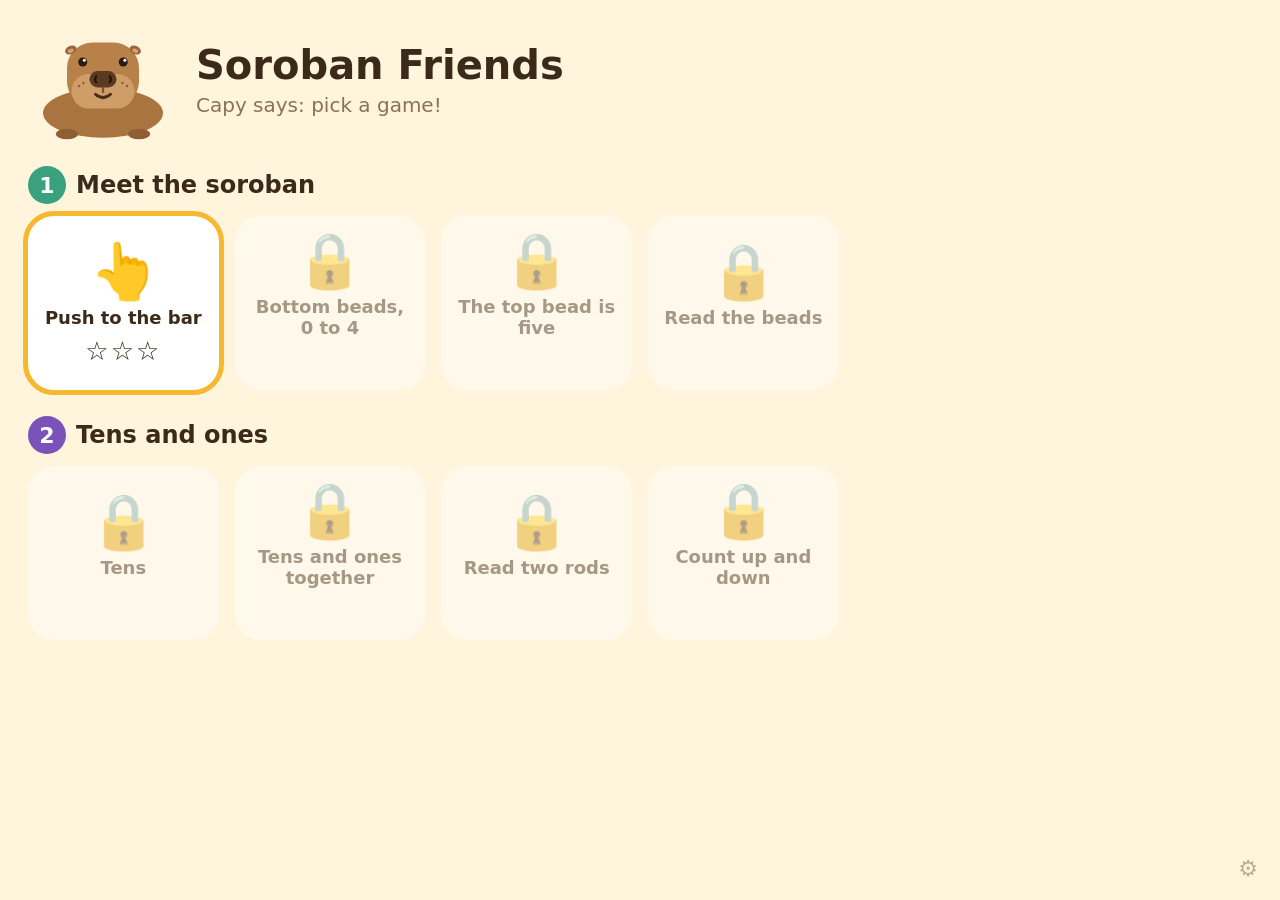
==== kids/capy-soroban.html @ 0bf3ef28 "Add themes: a different animal friend and palette per module Capybara, hedgehog, axolotl, fennec fox" ====
<!DOCTYPE html>
<html lang="en">
<head>
<meta charset="UTF-8">
<meta name="viewport" content="width=device-width, initial-scale=1, maximum-scale=1, user-scalable=no, viewport-fit=cover">
<meta name="apple-mobile-web-app-capable" content="yes">
<meta name="apple-mobile-web-app-title" content="Soroban Friends">
<meta name="theme-color" content="#fff4dc">
<title>Soroban Friends</title>
<style>
:root {
  --bg: #fff4dc; --card: #ffffff; --ink: #3b2a1a; --muted: #8a7258;
  --brand: #3aa17e; --brand-dark: #2b7f61; --edge: #e6d2a8; --dot: #ead9b6; --gold: #f5b82e; --bad: #d9534f;
  --earth: #f08a24; --earth-off: #ecd3b0; --heaven: #e04f5f; --heaven-off: #f1c3c8;
  --frame: #8a5a33; --rod: #5a3a1e;
}
* { box-sizing: border-box; -webkit-tap-highlight-color: transparent; }
html, body { height: 100%; margin: 0; }
body {
  background: var(--bg); transition: background .3s; color: var(--ink); overflow: hidden; overscroll-behavior: none;
  font-family: ui-rounded, "SF Pro Rounded", -apple-system, system-ui, sans-serif;
  -webkit-user-select: none; user-select: none; touch-action: manipulation;
  padding: env(safe-area-inset-top) env(safe-area-inset-right) env(safe-area-inset-bottom) env(safe-area-inset-left);
}
#app { height: 100%; display: flex; flex-direction: column; }
button { font: inherit; color: inherit; border: 0; cursor: pointer; }
button:focus-visible { outline: 4px solid var(--gold); outline-offset: 2px; }

/* ---------- home ---------- */
.home { flex: 1; overflow-y: auto; padding: 20px 28px 40px; }
.hero { display: flex; align-items: center; gap: 18px; margin-bottom: 8px; }
.hero .capy { width: 150px; flex: none; }
.hero h1 { margin: 0; font-size: 40px; line-height: 1.1; }
.hero p { margin: 6px 0 0; color: var(--muted); font-size: 20px; }
.module { margin-top: 26px; }
.module h2 { font-size: 24px; margin: 0 0 12px; display: flex; align-items: center; gap: 10px; }
.module h2 .num { background: var(--brand); color: #fff; border-radius: 50%; width: 38px; height: 38px; display: grid; place-items: center; font-size: 22px; }
.path { display: grid; grid-template-columns: repeat(auto-fill, minmax(190px, 1fr)); gap: 16px; }
.card {
  background: var(--card); border-radius: 26px; padding: 18px 12px 14px; min-height: 170px;
  display: flex; flex-direction: column; align-items: center; justify-content: center; gap: 8px;
  box-shadow: 0 5px 0 var(--edge); transition: transform .1s;
}
.card:active:not(:disabled) { transform: translateY(3px); box-shadow: 0 2px 0 var(--edge); }
.card .icon { font-size: 54px; line-height: 1; }
.card .name { font-size: 18px; font-weight: 700; text-align: center; }
.card .stars { font-size: 26px; letter-spacing: 2px; min-height: 30px; }
.card.next { outline: 5px solid var(--gold); }
.card:disabled { opacity: .45; cursor: default; box-shadow: none; }

/* ---------- lesson ---------- */
.lesson { flex: 1; display: flex; flex-direction: column; padding: 10px 22px 16px; min-height: 0; }
.top { display: flex; align-items: center; gap: 14px; }
.round { width: 64px; height: 64px; border-radius: 50%; background: var(--card); font-size: 30px; box-shadow: 0 4px 0 var(--edge); flex: none; }
.dots { flex: 1; display: flex; gap: 8px; justify-content: center; }
.dots i { width: 16px; height: 16px; border-radius: 50%; background: var(--dot); }
.dots i.done { background: var(--brand); }
.dots i.now { background: var(--gold); transform: scale(1.35); }
.stage { flex: 1; display: grid; grid-template-columns: minmax(150px, 22%) 1fr; gap: 20px; align-items: center; min-height: 0; }
.coach { display: flex; flex-direction: column; align-items: center; gap: 10px; }
.coach .capy { width: 100%; max-width: 210px; }
.bubble { background: var(--card); border-radius: 24px; padding: 12px 22px; font-size: 64px; font-weight: 800; min-width: 110px; text-align: center; box-shadow: 0 4px 0 var(--edge); line-height: 1.1; }
.bubble.sm { font-size: 40px; }
.bubble .delta { display: block; font-size: 22px; color: var(--brand-dark); }
.work { display: flex; flex-direction: column; align-items: center; gap: 14px; height: 100%; min-height: 0; justify-content: center; }
.board { width: 100%; flex: 1; min-height: 0; display: flex; justify-content: center; }
.board svg { height: 100%; max-width: 100%; touch-action: none; }
.actions { display: flex; gap: 16px; justify-content: center; min-height: 84px; width: 100%; }
.big { background: var(--brand); color: #fff; font-size: 34px; font-weight: 800; border-radius: 30px; padding: 12px 56px; min-height: 80px; box-shadow: 0 6px 0 var(--brand-dark); }
.big:active { transform: translateY(4px); box-shadow: 0 2px 0 var(--brand-dark); }
.big.alt { background: var(--card); color: var(--ink); box-shadow: 0 6px 0 var(--edge); }
.choice { background: var(--card); font-size: 52px; font-weight: 800; border-radius: 28px; min-width: 130px; min-height: 90px; box-shadow: 0 6px 0 var(--edge); }
.choice.pulse { animation: glow 1s ease-in-out infinite; }
.choice.gone { opacity: .25; pointer-events: none; }
.choice.right { background: #c9f0d8; }

/* ---------- soroban ---------- */
.soroban .frame { fill: var(--frame); }
.soroban .rod { stroke: var(--rod); stroke-width: 6; stroke-linecap: round; }
.soroban .bar { fill: #5a3a1e; }
.soroban .rod-label { fill: var(--ink); font-size: 30px; font-weight: 800; }
.soroban .bead { cursor: grab; touch-action: none; transition: transform .18s cubic-bezier(.3,.7,.3,1); }
.soroban .bead.drag { cursor: grabbing; transition: none; }
.soroban .bead .shape { stroke: rgba(0,0,0,.25); stroke-width: 3; transition: fill .15s; }
.soroban .bead .shine { fill: rgba(255,255,255,.45); }
.soroban .part-earth .shape { fill: var(--earth-off); }
.soroban .part-earth.on .shape { fill: var(--earth); }
.soroban .part-heaven .shape { fill: var(--heaven-off); }
.soroban .part-heaven.on .shape { fill: var(--heaven); }
.soroban .ghost { fill: rgba(255,255,255,.18); stroke: #fff; stroke-width: 6; stroke-dasharray: 12 9; pointer-events: none; }
@keyframes glow { 50% { filter: drop-shadow(0 0 12px #ffd400) drop-shadow(0 0 6px #ffd400); } }

/* ---------- capybara ---------- */
.capy { display: block; }
.capy .m-happy, .capy .m-oops, .capy .blush { display: none; }
.capy.happy .m-happy, .capy.happy .blush { display: inline; }
.capy.oops .m-oops { display: inline; }
.capy.happy { animation: hop .5s ease 2; }
.capy:not(.happy):not(.oops) .m-happy { display: inline; }
@keyframes hop { 40% { transform: translateY(-16px); } }

/* ---------- result ---------- */
.result { flex: 1; display: flex; flex-direction: column; align-items: center; justify-content: center; gap: 14px; }
.result .capy { width: 240px; }
.result h1 { margin: 0; font-size: 44px; }
.result .stars { font-size: 76px; letter-spacing: 8px; }
.result .row { display: flex; gap: 18px; margin-top: 8px; }

/* ---------- parent ---------- */
.gear { position: fixed; right: 10px; bottom: 10px; width: 44px; height: 44px; border-radius: 50%; background: transparent; opacity: .35; font-size: 22px; }
.overlay { position: fixed; inset: 0; background: rgba(40, 25, 10, .55); display: grid; place-items: center; z-index: 10; }
.overlay[hidden] { display: none; }
.panel { background: var(--card); border-radius: 26px; padding: 24px 28px; width: min(640px, 92vw); max-height: 88vh; overflow-y: auto; }
.panel h2 { margin: 0 0 4px; }
.panel p { color: var(--muted); margin: 0 0 14px; }
.panel table { width: 100%; border-collapse: collapse; margin-bottom: 14px; }
.panel td, .panel th { text-align: left; padding: 7px 6px; border-bottom: 1px solid #eee2c8; font-size: 16px; }
.panel .row { display: flex; flex-wrap: wrap; gap: 10px; margin-top: 10px; }
.pbtn { background: #f3e8cf; border-radius: 14px; padding: 12px 18px; font-size: 16px; font-weight: 700; }
.pbtn.danger { color: var(--bad); }
.pbtn.go { background: var(--brand); color: #fff; }
.voice { display: flex; align-items: center; gap: 10px; margin: 6px 0 4px; }
.voice label { font-weight: 700; }
.voice select { flex: 1; min-width: 0; font: inherit; font-size: 16px; padding: 10px; border-radius: 12px; border: 2px solid #eee2c8; background: #fff; }
.panel .tip { font-size: 14px; margin: 0 0 10px; }

@media (max-width: 700px), (max-height: 520px) {
  .bubble { font-size: 44px; } .big { font-size: 26px; padding: 8px 36px; min-height: 64px; }
  .hero .capy { width: 100px; } .hero h1 { font-size: 28px; }
}
@media (prefers-reduced-motion: reduce) {
  .capy.happy, .choice.pulse { animation: none; }
  .soroban .bead { transition: none; }
}

</style>
</head>
<body>
<main id="app" aria-live="polite"></main>
<div id="parent" class="overlay" hidden></div>
<script>
// Soroban engine: pure bead logic (shared with tests) plus an SVG renderer.
(function (root, factory) {
  const api = factory();
  if (typeof module === 'object' && module.exports) module.exports = api;
  else root.Soroban = api;
})(typeof self !== 'undefined' ? self : this, function () {
  'use strict';

  // ---------- pure logic: one rod holds a digit 0-9 ----------
  const beadsFor = d => ({ heaven: d >= 5, earth: d % 5 });
  const digitFrom = ({ heaven, earth }) => (heaven ? 5 : 0) + earth;
  // Earth bead 0 is the one nearest the bar.
  const isActive = (d, kind, i) => (kind === 'heaven' ? d >= 5 : i < d % 5);
  // Push a bead toward (true) or away from (false) the bar. Earth beads move as a stack.
  function move(d, kind, i, toward) {
    const { heaven, earth } = beadsFor(d);
    if (kind === 'heaven') return digitFrom({ heaven: toward, earth });
    return digitFrom({ heaven, earth: toward ? Math.max(earth, i + 1) : Math.min(earth, i) });
  }
  const tap = (d, kind, i) => move(d, kind, i, !isActive(d, kind, i));
  const toValue = digits => digits.reduce((a, d) => a * 10 + d, 0);
  const toDigits = (n, rods) => String(n).padStart(rods, '0').slice(-rods).split('').map(Number);

  // ---------- geometry (SVG units) ----------
  const G = { rodW: 120, pad: 14, labelH: 34, bar: 140, barH: 12, bw: 88, bh: 54, pitch: 58 };
  G.deckEnd = G.bar + G.barH + 5 * G.pitch;
  G.H = G.deckEnd + 10;
  const heavenY = on => (on ? G.bar - G.bh - 3 : G.bar - G.bh - G.pitch);
  const earthY = (i, on) => (on ? G.bar + G.barH + 3 + i * G.pitch : G.deckEnd - G.bh - (3 - i) * G.pitch);
  // The two resting heights of a bead: against the bar (on) and away from it (off).
  const bounds = (kind, i) => (kind === 'heaven'
    ? { on: heavenY(true), off: heavenY(false) }
    : { on: earthY(i, true), off: earthY(i, false) });

  // A bead dragged to height y (top edge). It cannot leave its track, and it settles
  // on whichever end is nearer. `digit` is the rod's value if it were released there.
  function drag(d0, kind, i, y) {
    const { on, off } = bounds(kind, i);
    const cy = Math.min(Math.max(y, Math.min(on, off)), Math.max(on, off));
    const toward = Math.abs(cy - on) < Math.abs(cy - off);
    return { y: cy, toward, digit: move(d0, kind, i, toward) };
  }

  // ---------- SVG renderer ----------
  const NS = 'http://www.w3.org/2000/svg';
  const TAP_PX = 8; // movement under this many screen pixels counts as a tap

  function el(tag, attrs, parent) {
    const n = document.createElementNS(NS, tag);
    for (const k in attrs) n.setAttribute(k, attrs[k]);
    if (parent) parent.appendChild(n);
    return n;
  }

  // opts: { rods, labels, onChange(digits) }. onChange fires when a finger lifts and the
  // rods hold a different value than before it touched down.
  function create(host, opts = {}) {
    const rods = opts.rods || 1;
    const digits = Array(rods).fill(0);
    let locked = false;
    const W = rods * G.rodW + 2 * G.pad;

    const svg = el('svg', { viewBox: `0 0 ${W} ${G.labelH + G.H + 2 * G.pad}`, class: 'soroban' });
    el('rect', { x: 0, y: G.labelH, width: W, height: G.H + 2 * G.pad, rx: 22, class: 'frame' }, svg);
    const board = el('g', { transform: `translate(${G.pad},${G.labelH + G.pad})` }, svg);

    const centerX = r => r * G.rodW + G.rodW / 2;
    for (let r = 0; r < rods; r++) {
      el('line', { x1: centerX(r), x2: centerX(r), y1: 0, y2: G.H, class: 'rod' }, board);
      if (opts.labels) {
        const t = el('text', { x: G.pad + centerX(r), y: G.labelH - 10, class: 'rod-label', 'text-anchor': 'middle' }, svg);
        t.textContent = opts.labels[r];
      }
    }
    el('rect', { x: 0, y: G.bar, width: rods * G.rodW, height: G.barH, class: 'bar' }, board);

    const bead = kind => {
      const g = el('g', { class: `bead part-${kind}` }, board);
      el('ellipse', { rx: G.bw / 2, ry: G.bh / 2, class: 'shape' }, g);
      el('ellipse', { cx: -14, cy: -11, rx: 18, ry: 7, class: 'shine' }, g);
      return g;
    };
    const refs = [];
    for (let r = 0; r < rods; r++) {
      refs.push({ heaven: bead('heaven'), earth: [0, 1, 2, 3].map(() => bead('earth')) });
    }

    const place = (g, cx, y, on) => {
      g.style.transform = `translate(${cx}px,${y + G.bh / 2}px)`;
      g.classList.toggle('on', on);
    };
    // `skip` is the bead under a finger; it is positioned by the drag, not by its digit.
    const layout = skip => digits.forEach((d, r) => {
      const cx = centerX(r);
      if (refs[r].heaven !== skip) place(refs[r].heaven, cx, heavenY(d >= 5), d >= 5);
      refs[r].earth.forEach((g, i) => { if (g !== skip) place(g, cx, earthY(i, i < d % 5), i < d % 5); });
    });
    const scale = () => {
      const b = svg.getBoundingClientRect(), vb = svg.viewBox.baseVal;
      return Math.min(b.width / vb.width, b.height / vb.height) || 1;
    };

    // The bead follows the finger along its track and pushes the beads it touches, like a
    // real soroban. Lifting settles it at the nearer end. A short touch toggles it.
    function bindBead(g, r, kind, i) {
      let d = null;
      g.addEventListener('pointerdown', e => {
        if (locked || d) return;
        e.preventDefault();
        const d0 = digits[r];
        const b = bounds(kind, i);
        d = { id: e.pointerId, y0: e.clientY, d0, base: isActive(d0, kind, i) ? b.on : b.off, moved: false };
        g.setPointerCapture(e.pointerId);
        g.classList.add('drag');
      });
      g.addEventListener('pointermove', e => {
        if (!d || e.pointerId !== d.id) return;
        const dy = e.clientY - d.y0;
        if (Math.abs(dy) > TAP_PX) d.moved = true;
        if (!d.moved) return;
        const s = drag(d.d0, kind, i, d.base + dy / scale());
        if (s.digit !== digits[r]) { digits[r] = s.digit; layout(g); }
        place(g, centerX(r), s.y, s.toward);
      });
      const end = (e, cancelled) => {
        if (!d || e.pointerId !== d.id) return;
        const { d0, moved } = d;
        d = null;
        g.classList.remove('drag');
        if (cancelled) digits[r] = d0;
        else if (!moved) digits[r] = tap(d0, kind, i);
        layout();
        if (!cancelled && digits[r] !== d0 && opts.onChange) opts.onChange(digits.slice());
      };
      g.addEventListener('pointerup', e => end(e, false));
      g.addEventListener('pointercancel', e => end(e, true));
    }
    refs.forEach((ref, r) => {
      bindBead(ref.heaven, r, 'heaven', 0);
      ref.earth.forEach((g, i) => bindBead(g, r, 'earth', i));
    });

    host.replaceChildren(svg);
    layout();

    return {
      el: svg,
      get digits() { return digits.slice(); },
      get value() { return toValue(digits); },
      // Programmatic changes never fire onChange.
      set(ds) { digits.splice(0, rods, ...ds); layout(); },
      setValue(n) { this.set(toDigits(n, rods)); },
      lock(v) { locked = v; },
      // Outline where the beads should be for `target` digits, or clear with null.
      ghost(target) {
        board.querySelectorAll('.ghost').forEach(n => n.remove());
        if (!target) return;
        target.forEach((d, r) => {
          const spots = [];
          if (d >= 5) spots.push(heavenY(true));
          for (let i = 0; i < d % 5; i++) spots.push(earthY(i, true));
          spots.forEach(y => el('ellipse', { class: 'ghost', cx: centerX(r), cy: y + G.bh / 2, rx: G.bw / 2, ry: G.bh / 2 }, board));
        });
      },
    };
  }

  return { beadsFor, digitFrom, isActive, move, tap, toValue, toDigits, bounds, drag, create };
});

</script>
<script>
// Lesson data for Modules 1 and 2. Each lesson declares how to generate its items.
//
// Item shapes (all spoken via `say`; the child never has to read):
//   set  : { kind, rods, show, badge?, hint?, start[], target[], answer, say }  child moves the beads to `target`
//   read : { kind, rods, target[], answer, choices[3], say }                    child picks the number shown
(function (root, factory) {
  const api = factory();
  if (typeof module === 'object' && module.exports) module.exports = api;
  else root.Lessons = api;
})(typeof self !== 'undefined' ? self : this, function () {
  'use strict';

  // ---------- small helpers ----------
  function mulberry32(seed) {
    return function () {
      seed = (seed + 0x6d2b79f5) | 0;
      let t = Math.imul(seed ^ (seed >>> 15), 1 | seed);
      t = (t + Math.imul(t ^ (t >>> 7), 61 | t)) ^ t;
      return ((t ^ (t >>> 14)) >>> 0) / 4294967296;
    };
  }
  const int = (rng, lo, hi) => lo + Math.floor(rng() * (hi - lo + 1));
  function shuffle(rng, a) {
    a = a.slice();
    for (let i = a.length - 1; i > 0; i--) {
      const j = int(rng, 0, i);
      [a[i], a[j]] = [a[j], a[i]];
    }
    return a;
  }
  const range = (lo, hi, step = 1) => { const r = []; for (let v = lo; v <= hi; v += step) r.push(v); return r; };
  // n values drawn evenly from a pool of unique values, never the same twice in a row.
  function balanced(rng, pool, n) {
    const out = [];
    while (out.length < n) {
      const round = shuffle(rng, pool);
      if (out.length && pool.length > 1 && round[0] === out[out.length - 1]) round.push(round.shift());
      out.push(...round);
    }
    return out.slice(0, n);
  }
  const digitsOf = (n, rods) => String(n).padStart(rods, '0').split('').map(Number);

  // ---------- item builders ----------
  const setItem = (v, rods, extra = {}) => ({
    kind: 'set', rods, show: v, start: Array(rods).fill(0), target: digitsOf(v, rods), answer: v,
    say: `Show ${v} on your abacus. Then show it here.`,
    ...extra,
  });
  const readItem = (v, rods, choices) => ({
    kind: 'read', rods, target: digitsOf(v, rods), answer: v, choices, say: 'What number do you see?',
  });

  // Wrong answers a child is likely to pick.
  function digitChoices(rng, d) {
    const near = [d + 1, d - 1, d < 5 ? d + 5 : d - 5].filter(x => x >= 0 && x <= 9);
    return shuffle(rng, [d, ...shuffle(rng, near).slice(0, 2)]);
  }
  function numberChoices(rng, v) {
    const swap = (v % 10) * 10 + Math.floor(v / 10); // digits reversed: the classic place-value mix-up
    const near = [v + 1, v - 1, v + 10, v - 10].filter(x => x >= 10 && x <= 99);
    const wrong = swap !== v && swap >= 10 ? [swap] : [];
    for (const x of shuffle(rng, near)) if (wrong.length < 2 && !wrong.includes(x)) wrong.push(x);
    return shuffle(rng, [v, ...wrong]);
  }

  // ---------- curriculum ----------
  const MODULES = [
    { id: 1, title: 'Meet the soroban' },
    { id: 2, title: 'Tens and ones' },
  ];

  const LESSONS = [
    {
      id: '1.1', module: 1, icon: '👆', title: 'Push to the bar', rods: 1, count: 10, mastery: 9,
      intro: 'Hi! I am Capy. This is a soroban. Beads count when they touch the bar in the middle.',
      gen: rng => balanced(rng, [1, 5], 10).map((v, i) => setItem(v, 1, {
        hint: i < 3,
        say: v === 1 ? 'Push one bottom bead up to the bar.' : 'Push the top bead down to the bar.',
      })),
    },
    {
      id: '1.2', module: 1, icon: '🌱', title: 'Bottom beads, 0 to 4', rods: 1, count: 10, mastery: 9,
      intro: 'Push beads up to the bar to count them. Let us try the bottom beads.',
      // Zero means clearing: start with beads at the bar and push them all away.
      gen: rng => balanced(rng, range(0, 4), 10).map(v => setItem(v, 1, v === 0
        ? { start: [int(rng, 1, 4)], say: 'Clear the beads. Push every bead away from the bar.' }
        : {})),
    },
    {
      id: '1.3', module: 1, icon: '🍊', title: 'The top bead is five', rods: 1, count: 10, mastery: 9,
      intro: 'The top bead is worth five! Push it down to the bar.',
      gen: rng => balanced(rng, range(5, 9), 10).map(v => setItem(v, 1)),
    },
    {
      id: '1.4', module: 1, icon: '👀', title: 'Read the beads', rods: 1, count: 10, mastery: 9,
      intro: 'Now you read the beads. Which number is it?',
      gen: rng => balanced(rng, range(0, 9), 10).map(v => readItem(v, 1, digitChoices(rng, v))),
    },
    {
      id: '2.1', module: 2, icon: '🔟', title: 'Tens', rods: 2, count: 10, mastery: 8,
      intro: 'Two rods! The left rod is tens. The right rod is ones.',
      gen: rng => balanced(rng, range(10, 90, 10), 10).map(v =>
        setItem(v, 2, { say: `Show ${v}. Tens go on the left rod.` })),
    },
    {
      id: '2.2', module: 2, icon: '🧩', title: 'Tens and ones together', rods: 2, count: 10, mastery: 8,
      intro: 'Tens and ones together! Set the left rod, then the right rod.',
      gen: rng => {
        // Four numbers that need the top bead on both rods, six others.
        const both = range(5, 9).flatMap(t => range(5, 9).map(o => t * 10 + o));
        const heavy = shuffle(rng, both).slice(0, 4);
        const rest = range(11, 99).filter(v => v % 10 && !heavy.includes(v));
        return shuffle(rng, [...heavy, ...shuffle(rng, rest).slice(0, 6)]).map(v => setItem(v, 2));
      },
    },
    {
      id: '2.3', module: 2, icon: '🔍', title: 'Read two rods', rods: 2, count: 10, mastery: 8,
      intro: 'Which number do the beads show? Look at both rods.',
      gen: rng => shuffle(rng, range(11, 99).filter(v => v % 10))
        .slice(0, 10).map(v => readItem(v, 2, numberChoices(rng, v))),
    },
    {
      id: '2.4', module: 2, icon: '🪜', title: 'Count up and down', rods: 2, count: 10, mastery: 8,
      intro: 'Count with the beads! Move to the next number.',
      gen: rng => {
        const mk = (n, delta) => ({
          kind: 'set', rods: 2, show: n, badge: delta > 0 ? '+1' : '−1',
          start: digitsOf(n, 2), target: digitsOf(n + delta, 2), answer: n + delta,
          say: `The abacus shows ${n}. Show the number that comes right ${delta > 0 ? 'after' : 'before'}.`,
        });
        const pick = (pool, k) => shuffle(rng, pool).slice(0, k);
        const afterPlain = range(11, 88).filter(n => n % 10 >= 1 && n % 10 <= 8);
        const beforePlain = range(11, 99).filter(n => n % 10 >= 1);
        return shuffle(rng, [
          ...pick(range(19, 89, 10), 2).map(n => mk(n, +1)), // crosses a ten: 39 to 40
          ...pick(afterPlain, 3).map(n => mk(n, +1)),
          ...pick(range(20, 90, 10), 2).map(n => mk(n, -1)), // crosses a ten: 40 to 39
          ...pick(beforePlain, 3).map(n => mk(n, -1)),
        ]);
      },
    },
  ];

  const ORDER = LESSONS.map(l => l.id);
  const byId = Object.fromEntries(LESSONS.map(l => [l.id, l]));
  return { MODULES, LESSONS, ORDER, byId, mulberry32, shuffle, balanced };
});

</script>
<script>
// Session runner (one pass through a lesson) and saved progress. No DOM, so it is fully testable.
(function (root, factory) {
  const api = factory();
  if (typeof module === 'object' && module.exports) module.exports = api;
  else root.Runner = api;
})(typeof self !== 'undefined' ? self : this, function () {
  'use strict';

  // ---------- session ----------
  // Score counts first-try answers only. A missed item comes back once at the end as practice.
  function start(lesson, rng) {
    const queue = lesson.gen(rng);
    return { lesson, queue, pos: 0, attempts: 0, firstTry: 0, total: queue.length };
  }
  const current = s => s.queue[s.pos] || null;

  // Returns { outcome: 'correct' | 'retry' | 'hint', done }.
  function submit(s, ok) {
    const item = s.queue[s.pos];
    if (ok) {
      if (s.attempts === 0 && !item.retry) s.firstTry++;
      s.pos++;
      s.attempts = 0;
      return { outcome: 'correct', done: s.pos >= s.queue.length };
    }
    s.attempts++;
    if (!item.retry && !item.requeued) {
      item.requeued = true;
      s.queue.push({ ...item, retry: true });
    }
    return { outcome: s.attempts >= 2 ? 'hint' : 'retry', done: false };
  }

  function result(s) {
    const score = s.firstTry, of = s.total;
    const passed = score >= s.lesson.mastery;
    return { score, of, passed, stars: score === of ? 3 : passed ? 2 : 1 };
  }

  // ---------- progress ----------
  const KEY = 'capy.progress.v1';
  const fresh = () => ({ lessons: {}, unlockAll: false, sound: true, voice: '' });

  function load(storage) {
    try {
      const p = JSON.parse(storage.getItem(KEY));
      return p && typeof p === 'object' ? { ...fresh(), ...p, lessons: { ...(p.lessons || {}) } } : fresh();
    } catch (e) {
      return fresh();
    }
  }
  function save(storage, p) {
    try { storage.setItem(KEY, JSON.stringify(p)); } catch (e) { /* storage unavailable: keep playing */ }
  }
  function record(p, id, res, now) {
    const c = p.lessons[id] || { plays: 0, best: 0, stars: 0, passed: false };
    p.lessons[id] = {
      plays: c.plays + 1,
      best: Math.max(c.best, res.score),
      stars: Math.max(c.stars, res.stars),
      passed: c.passed || res.passed,
      last: now,
    };
    return p;
  }
  // A lesson opens once the one before it is passed.
  function unlocked(p, order, id) {
    const i = order.indexOf(id);
    return p.unlockAll || i <= 0 || Boolean(p.lessons[order[i - 1]] && p.lessons[order[i - 1]].passed);
  }

  return { start, current, submit, result, load, save, record, unlocked, KEY };
});

</script>
<script>
// Voice choice and spoken phrases. No DOM, so it is fully testable.
(function (root, factory) {
  const api = factory();
  if (typeof module === 'object' && module.exports) module.exports = api;
  else root.Talk = api;
})(typeof self !== 'undefined' ? self : this, function () {
  'use strict';

  // ---------- voices ----------
  // Browsers expose whatever voices the device has. Enhanced and Premium downloads sound far
  // more natural than the compact defaults, and some macOS voices are novelty sounds.
  const NOVELTY = /albert|bad news|bahh|bells|boing|bubbles|cellos|deranged|good news|hysterical|jester|junior|kathy|organ|ralph|superstar|trinoids|whisper|zarvox|fred\b/i;
  const FRIENDLY = ['Ava', 'Samantha', 'Allison', 'Serena', 'Nicky', 'Karen', 'Moira', 'Tessa', 'Susan', 'Zoe', 'Daniel', 'Evan'];

  function score(v) {
    if (!/^en([-_]|$)/i.test(v.lang || '')) return -1;
    if (NOVELTY.test(v.name)) return -1;
    let s = 0;
    if (/premium/i.test(v.name)) s += 70;
    else if (/enhanced|neural|natural|siri/i.test(v.name)) s += 50;
    if (/en[-_]US/i.test(v.lang)) s += 10;
    else if (/en[-_](GB|AU|CA|IE|ZA)/i.test(v.lang)) s += 6;
    const i = FRIENDLY.findIndex(n => v.name.startsWith(n));
    if (i >= 0) s += 12 - i;
    if (v.localService) s += 3;
    return s;
  }
  const rank = voices =>
    (voices || []).map(v => ({ v, s: score(v) })).filter(x => x.s >= 0)
      .sort((a, b) => b.s - a.s || a.v.name.localeCompare(b.v.name)).map(x => x.v);
  // A saved choice wins if that voice is still installed; otherwise the best-ranked English voice.
  function pick(voices, savedName) {
    const saved = savedName && (voices || []).find(v => v.name === savedName);
    return saved || rank(voices)[0] || null;
  }

  // ---------- phrases ----------
  const FIRST = [
    'Yes!', 'You did it!', 'Great job!', 'Wonderful!', 'Super!', 'Nice work!', 'Well done!',
    'That is right!', 'Perfect!', 'Awesome!', 'Hooray!', 'Look at you go!', 'Fantastic!',
    'Brilliant!', 'High five!', 'Just right!', 'You are so good at this!', 'Exactly!',
  ];
  const WITH_NUMBER = ['Yes, {n}!', 'That is {n}!', '{n}! You got it!', 'Perfect, {n}!', 'Great job, {n}!'];
  const RETRY = [
    'There it is!', 'You got it!', 'Yes! You kept going.', 'Good thinking!', 'See? You can do it.',
    'That is it! Nice try.', 'You figured it out!',
  ];
  const STREAK = ['You are on a roll!', 'Wow, so many right!', 'You are on fire!', 'Keep it up!'];
  const OOPS = [
    'Almost! Try again.', 'So close! Try once more.', 'Not quite. You can do it.',
    'Give it another go.', 'Nearly there. Try again.', 'Oops! Let us try again.',
  ];
  const HELP = [
    'Let me help. Follow the dotted circles.', 'Here is a little help. Look at the dotted circles.',
    'Try matching the dotted circles.',
  ];
  const DONE_PASS = ['Amazing! You did it!', 'Hooray! What a great job!', 'Wow, you are a soroban star!', 'Fantastic work today!'];
  const DONE_TRY = ['Good practice! Let us try again.', 'Nice try! Practice makes it easier.', 'You worked hard! Let us play again.'];

  // Returns phrases that never repeat any of the last few used from the same pool.
  function createPhrases(rng) {
    const recent = {};
    function draw(name, pool) {
      const seen = recent[name] || (recent[name] = []);
      const keep = Math.min(4, pool.length - 1);
      const fresh = pool.filter(p => !seen.includes(p));
      const out = fresh[Math.floor(rng() * fresh.length)];
      seen.push(out);
      while (seen.length > keep) seen.shift();
      return out;
    }
    return {
      // ctx: { first: answered on the first try, streak: first-try answers in a row, n: the number, if any }
      praise(ctx = {}) {
        if (!ctx.first) return draw('retry', RETRY);
        if (ctx.streak >= 3 && ctx.streak % 3 === 0) return draw('streak', STREAK);
        if (ctx.n !== undefined && ctx.n !== null && rng() < 0.35) return draw('num', WITH_NUMBER).replace('{n}', ctx.n);
        return draw('first', FIRST);
      },
      oops: () => draw('oops', OOPS),
      help: () => draw('help', HELP),
      done: passed => (passed ? draw('pass', DONE_PASS) : draw('try', DONE_TRY)),
    };
  }

  return { rank, pick, createPhrases, pools: { FIRST, WITH_NUMBER, RETRY, STREAK, OOPS, HELP, DONE_PASS, DONE_TRY } };
});

</script>
<script>
// Themes: one animal friend and color palette per module. No DOM, so it is fully testable.
(function (root, factory) {
  const api = factory();
  if (typeof module === 'object' && module.exports) module.exports = api;
  else root.Themes = api;
})(typeof self !== 'undefined' ? self : this, function () {
  'use strict';

  const INK = '#2b1a0e', MOUTH = '#4a2e18';
  const f = n => Math.round(n * 10) / 10;

  // ---------- drawing helpers (the face parts every animal shares) ----------
  const eyes = (ax, ay, bx, by, r) =>
    `<circle cx="${ax}" cy="${ay}" r="${r}" fill="${INK}"/><circle cx="${bx}" cy="${by}" r="${r}" fill="${INK}"/>` +
    `<circle cx="${f(ax + r * 0.35)}" cy="${f(ay - r * 0.4)}" r="${f(r * 0.33)}" fill="#fff"/>` +
    `<circle cx="${f(bx + r * 0.35)}" cy="${f(by - r * 0.4)}" r="${f(r * 0.33)}" fill="#fff"/>`;
  const blush = (ax, ay, bx, by, c = '#f08c7a', rx = 8, ry = 5) =>
    `<ellipse class="blush" cx="${ax}" cy="${ay}" rx="${rx}" ry="${ry}" fill="${c}" opacity=".7"/>` +
    `<ellipse class="blush" cx="${bx}" cy="${by}" rx="${rx}" ry="${ry}" fill="${c}" opacity=".7"/>`;
  const stroke = `stroke="${MOUTH}" stroke-width="4" fill="none" stroke-linecap="round" stroke-linejoin="round"`;
  const mouth = (happy, oops) => `<path class="m-happy" d="${happy}" ${stroke}/><path class="m-oops" d="${oops}" ${stroke}/>`;
  const oval = (cx, cy, rx, ry, fill, extra = '') => `<ellipse cx="${cx}" cy="${cy}" rx="${rx}" ry="${ry}" fill="${fill}" ${extra}/>`;
  // Top half of a zigzag dome (hedgehog spines), closed along a flat base.
  function spikes(cx, cy, rOut, rIn, teeth, base) {
    const n = teeth * 2, pts = [];
    for (let i = 0; i <= n; i++) {
      const a = Math.PI + (Math.PI * i) / n, r = i % 2 ? rIn : rOut;
      pts.push(`${f(cx + r * Math.cos(a))},${f(cy + r * Math.sin(a))}`);
    }
    pts.push(`${f(cx + rOut)},${base}`, `${f(cx - rOut)},${base}`);
    return pts.join(' ');
  }
  const tri = (pts, fill, w = 6) => `<polygon points="${pts}" fill="${fill}" stroke="${fill}" stroke-width="${w}" stroke-linejoin="round"/>`;

  // ---------- the animals ----------
  const capybara = () =>
    oval(100, 124, 80, 33, '#a9743f') + oval(52, 152, 15, 7, '#8f5f33') + oval(148, 152, 15, 7, '#8f5f33') +
    '<rect x="52" y="30" width="96" height="86" rx="34" fill="#b9814a"/>' +
    oval(57, 40, 8, 5.5, '#9a6836', 'transform="rotate(-25 57 40)"') + oval(143, 40, 8, 5.5, '#9a6836', 'transform="rotate(25 143 40)"') +
    oval(57, 41, 4, 2.6, '#d9a07a', 'transform="rotate(-25 57 41)"') + oval(143, 41, 4, 2.6, '#d9a07a', 'transform="rotate(25 143 41)"') +
    '<rect x="58" y="72" width="84" height="46" rx="23" fill="#cf9d68"/>' +
    '<rect x="82" y="68" width="36" height="22" rx="11" fill="#5b3a22"/>' +
    '<path d="M91 75 q-3 5 0 8 M109 75 q3 5 0 8" stroke="#241509" stroke-width="3" fill="none" stroke-linecap="round"/>' +
    '<path d="M100 90 V96" stroke="#7a5233" stroke-width="3" stroke-linecap="round"/>' +
    [[74, 84], [68, 88], [126, 84], [132, 88]].map(([x, y]) => `<circle cx="${x}" cy="${y}" r="1.6" fill="#8a5d36"/>`).join('') +
    eyes(73, 56, 127, 56, 6) + blush(68, 92, 132, 92) +
    mouth('M90 99 Q100 108 110 99', 'M91 105 Q100 99 109 105');

  const hedgehog = () =>
    `<polygon points="${spikes(100, 96, 78, 64, 11, 103)}" fill="#6b4630" stroke="#6b4630" stroke-width="4" stroke-linejoin="round"/>` +
    `<polygon points="${spikes(100, 98, 62, 50, 9, 104)}" fill="#85583c" stroke="#85583c" stroke-width="3" stroke-linejoin="round"/>` +
    oval(72, 140, 17, 9, '#e6bf92') + oval(128, 140, 17, 9, '#e6bf92') + oval(100, 112, 62, 30, '#e9c699') +
    oval(56, 58, 11, 11, '#e9c699') + oval(144, 58, 11, 11, '#e9c699') + oval(56, 59, 6, 6, '#f2a8a0') + oval(144, 59, 6, 6, '#f2a8a0') +
    oval(100, 92, 46, 38, '#f4dcb8') + oval(100, 103, 21, 15, '#fbebd2') + oval(100, 95, 6.5, 5, INK) +
    eyes(78, 82, 122, 82, 6.5) + blush(64, 98, 136, 98) +
    mouth('M92 105 Q100 112 108 105', 'M93 110 Q100 104 107 110');

  const axolotl = () => {
    const gills = [[44, 58, 55], [34, 78, 8], [42, 98, -35]].map(([x, y, r]) =>
      oval(x, y, 20, 6, '#ee6c98', `transform="rotate(${r} ${x} ${y})"`) +
      oval(200 - x, y, 20, 6, '#ee6c98', `transform="rotate(${-r} ${200 - x} ${y})"`)).join('');
    return gills + oval(100, 130, 58, 28, '#ffb3cc') + oval(48, 140, 12, 7, '#ff9fbf') + oval(152, 140, 12, 7, '#ff9fbf') +
      oval(100, 86, 52, 40, '#ffc4d7') + eyes(74, 78, 126, 78, 5.5) +
      '<circle cx="95" cy="92" r="1.6" fill="#c9738f"/><circle cx="105" cy="92" r="1.6" fill="#c9738f"/>' +
      blush(60, 94, 140, 94, '#ff7ea6', 9, 5) +
      mouth('M70 99 Q100 118 130 99', 'M76 108 Q100 96 124 108');
  };

  const fennec = () =>
    tri('56,74 34,10 90,52', '#efc28a', 8) + tri('144,74 166,10 110,52', '#efc28a', 8) +
    tri('58,64 44,26 80,52', '#f3a9a0', 5) + tri('142,64 156,26 120,52', '#f3a9a0', 5) +
    oval(100, 136, 52, 24, '#f0c78f') + oval(74, 150, 14, 7, '#e5b87c') + oval(126, 150, 14, 7, '#e5b87c') +
    oval(100, 90, 50, 40, '#f2cc94') + oval(100, 104, 30, 22, '#fff0dc') + oval(100, 95, 6, 4.5, INK) +
    eyes(74, 82, 126, 82, 7) + blush(62, 100, 138, 100) +
    mouth('M92 106 Q100 113 108 106', 'M93 111 Q100 105 107 111');

  const hamster = () =>
    oval(58, 42, 15, 15, '#e29a4b') + oval(142, 42, 15, 15, '#e29a4b') + oval(58, 43, 8, 8, '#f4b3b0') + oval(142, 43, 8, 8, '#f4b3b0') +
    oval(100, 120, 60, 34, '#f2b36b') + oval(100, 130, 38, 22, '#fff3e0') + oval(74, 150, 15, 7, '#e9a45a') + oval(126, 150, 15, 7, '#e9a45a') +
    oval(100, 86, 64, 50, '#f4b872') + oval(100, 58, 30, 14, '#e59d52') +
    oval(68, 100, 26, 20, '#fff3e0') + oval(132, 100, 26, 20, '#fff3e0') +
    oval(100, 90, 5, 3.6, '#e98aa0') + '<path d="M100 93 V98" stroke="#b9704d" stroke-width="3" stroke-linecap="round"/>' +
    eyes(80, 78, 120, 78, 6.5) + blush(62, 96, 138, 96) +
    mouth('M92 99 Q100 107 108 99', 'M93 105 Q100 99 107 105');

  const rabbit = () =>
    oval(74, 40, 14, 34, '#e9d3b4', 'transform="rotate(-8 74 40)"') + oval(126, 40, 14, 34, '#e9d3b4', 'transform="rotate(8 126 40)"') +
    oval(74, 42, 7, 25, '#f4a9b8', 'transform="rotate(-8 74 42)"') + oval(126, 42, 7, 25, '#f4a9b8', 'transform="rotate(8 126 42)"') +
    oval(100, 138, 46, 24, '#e9d3b4') + oval(76, 152, 14, 7, '#dcc4a2') + oval(124, 152, 14, 7, '#dcc4a2') +
    oval(100, 94, 50, 42, '#ecd8ba') + oval(100, 106, 26, 19, '#fff8ee') + oval(100, 97, 6, 4.5, '#f08aa5') +
    eyes(77, 88, 123, 88, 6) + blush(64, 104, 136, 104) +
    mouth('M100 101 V106 Q94 112 89 107 M100 106 Q106 112 111 107', 'M93 111 Q100 105 107 111');

  // A friendly green dragon: horns, little wings, round snout.
  const dragon = () =>
    oval(36, 92, 24, 13, '#48b356', 'transform="rotate(35 36 92)"') + oval(164, 92, 24, 13, '#48b356', 'transform="rotate(-35 164 92)"') +
    tri('72,46 62,16 90,38', '#ffe08a', 5) + tri('128,46 138,16 110,38', '#ffe08a', 5) +
    oval(100, 132, 56, 28, '#62d26b') + oval(100, 138, 32, 18, '#fff0b8') + oval(72, 152, 15, 7, '#4fb85a') + oval(128, 152, 15, 7, '#4fb85a') +
    oval(100, 78, 50, 42, '#62d26b') + oval(100, 98, 34, 24, '#86e48a') +
    '<circle cx="90" cy="92" r="2.6" fill="#1f5a2c"/><circle cx="110" cy="92" r="2.6" fill="#1f5a2c"/>' +
    eyes(78, 66, 122, 66, 6.5) + blush(62, 92, 138, 92, '#ff8f8f') +
    mouth('M82 104 Q100 118 118 104', 'M86 112 Q100 102 114 112');

  // ---------- registry ----------
  const THEMES = {
    capybara: { name: 'Capy', animal: 'capybara', art: capybara,
      palette: { bg: '#fff4dc', brand: '#3aa17e', brandDark: '#2b7f61', edge: '#e6d2a8', dot: '#ead9b6' } },
    hedgehog: { name: 'Hedgie', animal: 'hedgehog', art: hedgehog,
      palette: { bg: '#efe6f7', brand: '#7b52b8', brandDark: '#5a3a92', edge: '#d5c6e8', dot: '#e0d3ef' } },
    axolotl: { name: 'Axo', animal: 'axolotl', art: axolotl,
      palette: { bg: '#dff4f7', brand: '#1b93a3', brandDark: '#136e7a', edge: '#b5dde2', dot: '#cdeaee' } },
    fennec: { name: 'Fenny', animal: 'fennec fox', art: fennec,
      palette: { bg: '#e1eefc', brand: '#3b7fc8', brandDark: '#285f9f', edge: '#bdd3ee', dot: '#d3e2f4' } },
    hamster: { name: 'Hammy', animal: 'hamster', art: hamster,
      palette: { bg: '#fff9d6', brand: '#b88200', brandDark: '#8f6700', edge: '#eadf9c', dot: '#f2e9b8' } },
    rabbit: { name: 'Bun', animal: 'rabbit', art: rabbit,
      palette: { bg: '#ffe7ef', brand: '#d9558b', brandDark: '#ad3d6c', edge: '#f0c3d3', dot: '#f5d6e1' } },
    dragon: { name: 'Draco', animal: 'green dragon', art: dragon,
      palette: { bg: '#e2f6df', brand: '#2e9e4f', brandDark: '#217a3b', edge: '#bfe0b9', dot: '#d2ebcd' } },
  };
  for (const id in THEMES) THEMES[id].id = id;
  // Module 1 gets the first friend, module 2 the next, and so on; it wraps after the last.
  const ORDER = ['capybara', 'hedgehog', 'axolotl', 'fennec', 'hamster', 'rabbit', 'dragon'];

  const get = id => THEMES[id] || THEMES.capybara;
  const forModule = n => ORDER[(((n | 0) - 1) % ORDER.length + ORDER.length) % ORDER.length];
  const vars = t => ({
    '--bg': t.palette.bg, '--brand': t.palette.brand, '--brand-dark': t.palette.brandDark,
    '--edge': t.palette.edge, '--dot': t.palette.dot,
  });
  const css = t => Object.entries(vars(t)).map(([k, v]) => `${k}:${v}`).join(';');
  const svg = (id, mood = '') => {
    const t = get(id);
    return `<svg class="capy ${mood}" viewBox="0 0 200 160" role="img" aria-label="${t.name} the ${t.animal}">${t.art()}</svg>`;
  };

  return { THEMES, ORDER, get, forModule, vars, css, svg };
});

</script>
<script>
// Soroban Friends: screens, speech, and the parent panel. Logic lives in soroban.js, lessons.js, runner.js, speech.js, themes.js.
(function () {
  'use strict';
  const { LESSONS, MODULES, ORDER, byId, mulberry32 } = Lessons;
  const app = document.getElementById('app');
  const parentEl = document.getElementById('parent');

  let store;
  try { store = window.localStorage; store.getItem('x'); } catch (e) { store = { getItem: () => null, setItem() {} }; }
  const progress = Runner.load(store);
  const persist = () => Runner.save(store, progress);

  // ---------- speech and sound ----------
  const phrases = Talk.createPhrases(Math.random);
  const synth = 'speechSynthesis' in window ? window.speechSynthesis : null;
  const allVoices = () => (synth && synth.getVoices ? synth.getVoices() : []);
  const voice = () => Talk.pick(allVoices(), progress.voice);
  function say(text) {
    if (!progress.sound || !synth) return;
    synth.cancel();
    const u = new SpeechSynthesisUtterance(text);
    const v = voice();
    if (v) { u.voice = v; u.lang = v.lang; }
    u.rate = 0.9; u.pitch = 1;   // natural pitch: raising it is what makes voices sound synthetic
    synth.speak(u);
  }
  let ac;
  function chime(good) {
    if (!progress.sound) return;
    try {
      ac = ac || new (window.AudioContext || window.webkitAudioContext)();
      (good ? [523, 659, 784] : [330]).forEach((f, i) => {
        const o = ac.createOscillator(), g = ac.createGain(), t = ac.currentTime + i * 0.11;
        o.frequency.value = f; o.type = 'sine';
        g.gain.setValueAtTime(0.0001, t); g.gain.exponentialRampToValueAtTime(0.18, t + 0.02);
        g.gain.exponentialRampToValueAtTime(0.0001, t + 0.3);
        o.connect(g); g.connect(ac.destination); o.start(t); o.stop(t + 0.32);
      });
    } catch (e) { /* audio is optional */ }
  }
  let streak = 0;

  // ---------- friends and themes ----------
  const themeFor = moduleId => Themes.get(Themes.forModule(moduleId));
  function applyTheme(t) {
    const st = document.documentElement.style;
    Object.entries(Themes.vars(t)).forEach(([k, v]) => st.setProperty(k, v));
  }
  let theme = themeFor(1);
  const capy = (mood = '') => Themes.svg(theme.id, mood);
  const setMood = (mood) => { const c = app.querySelector('.coach .capy'); if (c) c.setAttribute('class', `capy ${mood}`); };

  // ---------- home ----------
  const stars = n => '⭐'.repeat(n) + '☆'.repeat(3 - n);
  function home() {
    if ('speechSynthesis' in window) speechSynthesis.cancel();
    const nextId = ORDER.find(id => !(progress.lessons[id] && progress.lessons[id].passed));
    theme = themeFor(nextId ? byId[nextId].module : MODULES[MODULES.length - 1].id);
    applyTheme(theme);
    app.innerHTML = `
      <section class="home">
        <div class="hero">${capy('')}<div><h1>Soroban Friends</h1><p>${theme.name} says: pick a game!</p></div></div>
        ${MODULES.map(m => `
          <div class="module" style="${Themes.css(themeFor(m.id))}"><h2><span class="num">${m.id}</span>${m.title}</h2>
          <div class="path">${LESSONS.filter(l => l.module === m.id).map(l => {
            const ok = Runner.unlocked(progress, ORDER, l.id);
            const st = (progress.lessons[l.id] || {}).stars || 0;
            return `<button class="card ${l.id === nextId ? 'next' : ''}" data-id="${l.id}" ${ok ? '' : 'disabled'} aria-label="${l.title}${ok ? '' : ', locked'}">
              <span class="icon">${ok ? l.icon : '🔒'}</span><span class="name">${l.title}</span><span class="stars">${ok ? stars(st) : ''}</span></button>`;
          }).join('')}</div></div>`).join('')}
      </section>
      <button class="gear" id="gear" aria-label="Parent area. Press and hold.">⚙️</button>`;
    app.querySelectorAll('.card').forEach(b => b.addEventListener('click', () => play(b.dataset.id)));
    holdToOpen(document.getElementById('gear'), () => openParent());
  }

  // ---------- lesson ----------
  let session = null, sb = null, locked = false, current = null;

  function play(id) {
    const lesson = byId[id];
    theme = themeFor(lesson.module);
    applyTheme(theme);
    session = Runner.start(lesson, mulberry32((Date.now() ^ (Math.random() * 1e9)) >>> 0));
    streak = 0;
    app.innerHTML = `
      <section class="lesson">
        <div class="top">
          <button class="round" id="back" aria-label="Back">‹</button>
          <div class="dots" id="dots"></div>
          <button class="round" id="again" aria-label="Say it again">🔊</button>
        </div>
        <div class="stage">
          <div class="coach">${capy('')}<div class="bubble" id="bubble"></div></div>
          <div class="work"><div class="board" id="board"></div><div class="actions" id="actions"></div></div>
        </div>
      </section>
      <button class="gear" id="gear" aria-label="Parent area. Press and hold.">⚙️</button>`;
    document.getElementById('back').addEventListener('click', home);
    document.getElementById('again').addEventListener('click', () => current && say(current.say));
    holdToOpen(document.getElementById('gear'), () => openParent());
    introPending = lesson.intro;
    item();
  }

  let itemTimer = null, idleTimer = null, introPending = '';
  function item() {
    clearTimeout(itemTimer);
    clearTimeout(idleTimer);
    const it = Runner.current(session);
    if (!it) return finish();
    current = it; locked = false;
    renderDots();
    setMood('');
    const lesson = session.lesson;
    const board = document.getElementById('board'), actions = document.getElementById('actions'), bubble = document.getElementById('bubble');
    if (!board) return;
    const labels = it.rods === 2 ? ['10', '1'] : null;
    bubble.className = 'bubble';
    bubble.innerHTML = '';
    actions.innerHTML = '';

    if (it.kind === 'set') {
      bubble.innerHTML = `${it.show}${it.badge ? `<span class="delta">${it.badge}</span>` : ''}`;
      // The board starts fresh for every problem, so nothing carries over from the last one.
      sb = Soroban.create(board, { rods: it.rods, labels, onChange: ds => onBeads(it, ds) });
      sb.set(it.start);
      if (it.hint) sb.ghost(it.target);
    } else {
      bubble.className = 'bubble sm'; bubble.textContent = '?';
      sb = Soroban.create(board, { rods: it.rods, labels });
      sb.set(it.target); sb.lock(true);
      actions.innerHTML = it.choices.map(c => `<button class="choice" data-v="${c}">${c}</button>`).join('');
      actions.querySelectorAll('.choice').forEach(b => b.addEventListener('click', () => {
        if (locked) return;
        const ok = Number(b.dataset.v) === it.answer;
        if (ok) b.classList.add('right'); else b.classList.add('gone');
        answer(ok);
      }));
    }
    say(introPending ? `${introPending} ${it.say}` : it.say);
    introPending = '';
  }

  function renderDots() {
    const d = document.getElementById('dots');
    if (!d) return;
    d.innerHTML = session.queue.map((_, i) => `<i class="${i < session.pos ? 'done' : i === session.pos ? 'now' : ''}"></i>`).join('');
  }

  function hint(it) {
    if (it.kind === 'set') sb.ghost(it.target);
    else app.querySelectorAll('.choice').forEach(b => { if (Number(b.dataset.v) === it.answer) b.classList.add('pulse'); });
  }

  // Beads settle when a finger lifts. A match is right straight away. Anything else is
  // given a moment, so a move that is still in progress is never counted as a mistake.
  const SETTLE_MS = 2200;
  function onBeads(it, digits) {
    if (locked || it !== current) return;
    clearTimeout(idleTimer);
    if (digits.join('') === it.target.join('')) return answer(true);
    idleTimer = setTimeout(() => { if (!locked && it === current) answer(false); }, SETTLE_MS);
  }

  function answer(ok) {
    if (locked) return;
    clearTimeout(idleTimer);
    const it = current;
    const first = session.attempts === 0 && !it.retry;   // read before submit() resets it
    const r = Runner.submit(session, ok);
    if (r.outcome === 'correct') {
      locked = true; sb.lock(true);
      streak = first ? streak + 1 : 0;
      setMood('happy'); chime(true);
      say(phrases.praise({ first, streak, n: typeof it.answer === 'number' ? it.answer : undefined }));
      itemTimer = setTimeout(() => (r.done ? finish() : item()), 1500);
    } else {
      streak = 0;
      setMood('oops'); chime(false);
      say(r.outcome === 'hint' ? phrases.help() : phrases.oops());
      if (r.outcome === 'hint') hint(it);
      setTimeout(() => setMood(''), 900);
    }
  }

  function finish() {
    const res = Runner.result(session);
    Runner.record(progress, session.lesson.id, res, Date.now());
    persist();
    const next = ORDER[ORDER.indexOf(session.lesson.id) + 1];
    app.innerHTML = `
      <section class="result">
        ${capy(res.passed ? 'happy' : '')}
        <h1>${res.passed ? 'Amazing!' : 'Good practice!'}</h1>
        <div class="stars" aria-label="${res.stars} stars">${stars(res.stars)}</div>
        <div class="row">
          <button class="big alt" id="r-again" aria-label="Play again">↻</button>
          ${res.passed && next ? '<button class="big" id="r-next" aria-label="Next game">›</button>' : ''}
          <button class="big alt" id="r-home" aria-label="Home">⌂</button>
        </div>
      </section>`;
    chime(res.passed);
    say(phrases.done(res.passed));
    document.getElementById('r-again').addEventListener('click', () => play(session.lesson.id));
    document.getElementById('r-home').addEventListener('click', home);
    const n = document.getElementById('r-next');
    if (n) n.addEventListener('click', () => play(next));
  }

  // ---------- parent area ----------
  function holdToOpen(btn, fn) {
    let t = null;
    const stop = () => { clearTimeout(t); t = null; };
    btn.addEventListener('pointerdown', () => { stop(); t = setTimeout(fn, 1200); });
    ['pointerup', 'pointerleave', 'pointercancel'].forEach(ev => btn.addEventListener(ev, stop));
  }

  function openParent() {
    const inLesson = session && document.querySelector('.lesson');
    const rows = LESSONS.map(l => {
      const p = progress.lessons[l.id];
      return `<tr><td>${l.id} ${l.title}</td><td>${p ? p.plays : 0}</td><td>${p ? `${p.best}/${l.count}` : '-'}</td><td>${p && p.passed ? 'passed' : '-'}</td></tr>`;
    }).join('');
    parentEl.hidden = false;
    const ranked = Talk.rank(allVoices());
    const current_ = voice();
    const voiceRow = ranked.length
      ? `<div class="voice"><label for="p-voice">Voice</label>
          <select id="p-voice">${ranked.map(v => `<option value="${v.name.replace(/"/g, '&quot;')}" ${current_ && v.name === current_.name ? 'selected' : ''}>${v.name} (${v.lang})</option>`).join('')}</select>
          <button class="pbtn" id="p-hear">Hear it</button></div>
         <p class="tip">For a more natural voice, install an Enhanced or Premium one: Settings > Accessibility > Spoken Content > Voices.</p>`
      : '<p class="tip">No English voices were found on this device.</p>';
    parentEl.innerHTML = `
      <div class="panel" role="dialog" aria-label="Parent area">
        <h2>Parent area</h2>
        <p>Best score counts only first-try answers. A lesson opens once the one before it is passed.</p>
        <table><tr><th>Game</th><th>Plays</th><th>Best</th><th></th></tr>${rows}</table>
        ${voiceRow}
        <div class="row">
          ${inLesson && current ? '<button class="pbtn go" id="p-show">Show answer</button><button class="pbtn" id="p-skip">Skip this one</button>' : ''}
          <button class="pbtn" id="p-sound">Sound: ${progress.sound ? 'on' : 'off'}</button>
          <button class="pbtn" id="p-unlock">Unlock all: ${progress.unlockAll ? 'on' : 'off'}</button>
          <button class="pbtn danger" id="p-reset">Reset progress</button>
          <button class="pbtn go" id="p-close">Close</button>
        </div>
      </div>`;
    const $ = id => document.getElementById(id);
    const close = () => { parentEl.hidden = true; parentEl.innerHTML = ''; };
    $('p-close').addEventListener('click', close);
    if ($('p-voice')) {
      $('p-voice').addEventListener('change', e => { progress.voice = e.target.value; persist(); say(phrases.praise({ first: true })); });
      $('p-hear').addEventListener('click', () => say(phrases.praise({ first: true })));
    }
    $('p-sound').addEventListener('click', () => { progress.sound = !progress.sound; persist(); openParent(); });
    $('p-unlock').addEventListener('click', () => { progress.unlockAll = !progress.unlockAll; persist(); openParent(); });
    $('p-reset').addEventListener('click', () => {
      if (!confirm('Erase all saved progress?')) return;
      progress.lessons = {}; persist(); close(); home();
    });
    if ($('p-show')) $('p-show').addEventListener('click', () => {
      hint(current);   // outline only: the child still makes the move himself
      close();
    });
    if ($('p-skip')) $('p-skip').addEventListener('click', () => {
      // Counts as a miss so the score stays honest, then moves on.
      Runner.submit(session, false); Runner.submit(session, false);
      session.pos++; session.attempts = 0; close(); item();
    });
    parentEl.onclick = e => { if (e.target === parentEl) close(); };
  }

  home();
})();

</script>
</body>
</html>
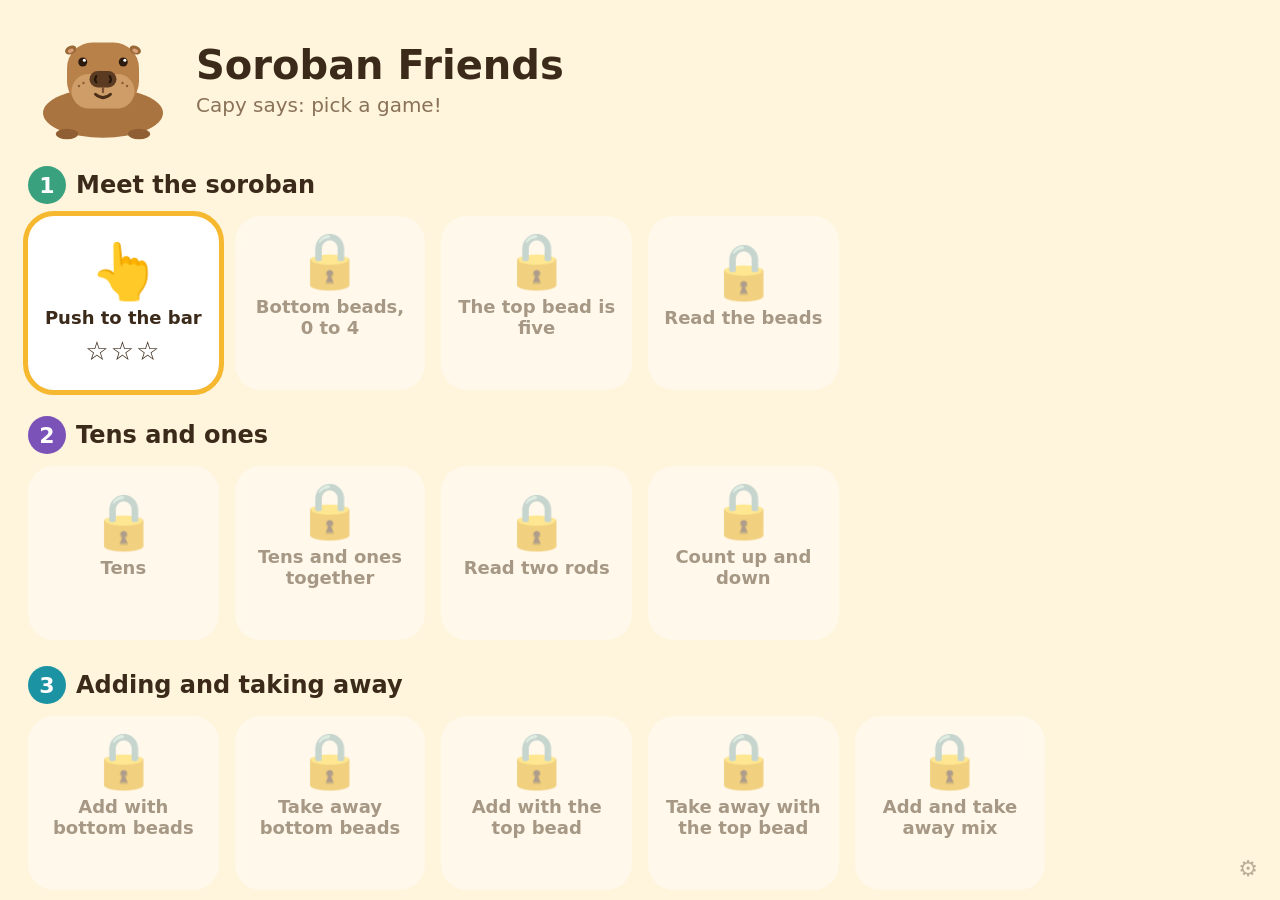
==== commit 9b989a25: "Add modules 3-5 (add/take away, friends of five, friends of ten) and an end-to-end test 15 new lesso" ====
--- a/kids/capy-soroban.html
+++ b/kids/capy-soroban.html
@@ -118,6 +118,7 @@
 .panel .row { display: flex; flex-wrap: wrap; gap: 10px; margin-top: 10px; }
 .pbtn { background: #f3e8cf; border-radius: 14px; padding: 12px 18px; font-size: 16px; font-weight: 700; }
 .pbtn.danger { color: var(--bad); }
+.pbtn.danger.armed { background: var(--bad); color: #fff; }
 .pbtn.go { background: var(--brand); color: #fff; }
 .voice { display: flex; align-items: center; gap: 10px; margin: 6px 0 4px; }
 .voice label { font-weight: 700; }
@@ -316,6 +317,8 @@
 // Item shapes (all spoken via `say`; the child never has to read):
 //   set  : { kind, rods, show, badge?, hint?, start[], target[], answer, say }  child moves the beads to `target`
 //   read : { kind, rods, target[], answer, choices[3], say }                    child picks the number shown
+//   Add/take-away items are `set` items too: `start` is the number already on the beads, `badge` shows
+//   the move (+3, -2), and the child moves the beads to `target`.
 (function (root, factory) {
   const api = factory();
   if (typeof module === 'object' && module.exports) module.exports = api;
@@ -364,6 +367,67 @@
     kind: 'read', rods, target: digitsOf(v, rods), answer: v, choices, say: 'What number do you see?',
   });
 
+
+  // "Start on `a`, then add or take away `d`." The beads begin at `a`.
+  const moveItem = (a, d, rods, extra = {}) => {
+    const b = a + d;
+    const item = {
+      kind: 'set', rods, show: a, badge: (d > 0 ? '+' : '\u2212') + Math.abs(d),
+      start: digitsOf(a, rods), target: digitsOf(b, rods), answer: b,
+      say: `The abacus shows ${a}. ${d > 0 ? 'Add' : 'Take away'} ${Math.abs(d)}. What is ${a} ${d > 0 ? 'plus' : 'minus'} ${Math.abs(d)}?`,
+      ...extra,
+    };
+    if (item.how && item.hint) item.say += ' ' + item.how;   // the method is spoken only where the dotted hint shows
+    return item;
+  };
+  // Every (a, d) pair whose result stays on one rod and passes `ok`.
+  const pairs = (aLo, aHi, dSign, ok) => {
+    const out = [];
+    for (let a = aLo; a <= aHi; a++) for (let m = 1; m <= 9; m++) {
+      const d = dSign * m, b = a + d;
+      if (b >= 0 && b <= 9 && ok(a, d, b)) out.push([a, d]);
+    }
+    return out;
+  };
+  // Pick n pairs, spreading across different starting numbers and amounts.
+  function spread(rng, pool, n) {
+    const out = [], used = new Set();
+    for (const [a, d] of shuffle(rng, pool)) {
+      if (out.length >= n) break;
+      const k = a + ':' + d;
+      if (!used.has(k)) { used.add(k); out.push([a, d]); }
+    }
+    return out;
+  }
+
+  // A move the beads allow directly: no complement, no carry, no borrow.
+  const isDirect = (a, d, b) => (d > 0
+    ? (b <= 4 || (a >= 5 && d <= 4) || (d === 5 && a <= 4))
+    : (a <= 4 || (b >= 5 && d >= -4) || d === -5));
+  const how5 = d => { const k = 5 - Math.abs(d); return d > 0 ? `Try it: add 5, then take away ${k}.` : `Try it: take away 5, then put back ${k}.`; };
+  const how10 = d => { const k = 10 - Math.abs(d); return d > 0 ? `Try it: add 10, then take away ${k}.` : `Try it: take away 10, then put back ${k}.`; };
+  // Friends of five: the move crosses 5, so the top bead and the bottom beads move in opposite directions.
+  const ADD5 = pairs(1, 4, +1, (a, d, b) => d <= 4 && b >= 5);
+  const SUB5 = pairs(5, 8, -1, (a, d, b) => -d <= 4 && b <= 4);
+  // Friends of ten: carry or borrow exactly one ten. The tens rod always moves one step directly.
+  // onesDirect keeps the ones rod gentle too, for the first lessons.
+  function tenPool(sign, onesDirect) {
+    const out = [];
+    for (let n = sign > 0 ? 1 : 10; n <= (sign > 0 ? 89 : 99); n++) {
+      const t = Math.floor(n / 10), a = n % 10;
+      for (let m = 1; m <= 9; m++) {
+        const b = n + sign * m;
+        if (b < 0 || b > 99) continue;
+        const bt = Math.floor(b / 10), ba = b % 10;
+        if (bt !== t + sign) continue;
+        if (!isDirect(t, sign, bt)) continue;
+        if (onesDirect && !isDirect(a, ba - a, ba)) continue;
+        out.push([n, sign * m]);
+      }
+    }
+    return out;
+  }
+
   // Wrong answers a child is likely to pick.
   function digitChoices(rng, d) {
     const near = [d + 1, d - 1, d < 5 ? d + 5 : d - 5].filter(x => x >= 0 && x <= 9);
@@ -381,6 +445,9 @@
   const MODULES = [
     { id: 1, title: 'Meet the soroban' },
     { id: 2, title: 'Tens and ones' },
+    { id: 3, title: 'Adding and taking away' },
+    { id: 4, title: 'Friends of five' },
+    { id: 5, title: 'Friends of ten' },
   ];
 
   const LESSONS = [
@@ -453,6 +520,86 @@
         ]);
       },
     },
+
+    // ---------- Module 3: add and take away, no complements ----------
+    // Each move stays inside what the beads allow directly: bottom beads for 1-4, the top bead for 5.
+    {
+      id: '3.1', module: 3, icon: '➕', title: 'Add with bottom beads', rods: 1, count: 10, mastery: 8,
+      intro: 'Now we add! Start with the number on the beads, then push more beads up.',
+      gen: rng => spread(rng, pairs(0, 3, +1, (a, d, b) => b <= 4), 10).map(([a, d], i) => moveItem(a, d, 1, { hint: i < 3 })),
+    },
+    {
+      id: '3.2', module: 3, icon: '➖', title: 'Take away bottom beads', rods: 1, count: 10, mastery: 8,
+      intro: 'Now we take away! Push beads back down, away from the bar.',
+      gen: rng => spread(rng, pairs(1, 4, -1, (a, d, b) => a <= 4), 10).map(([a, d], i) => moveItem(a, d, 1, { hint: i < 3 })),
+    },
+    {
+      id: '3.3', module: 3, icon: '🖐️', title: 'Add with the top bead', rods: 1, count: 10, mastery: 8,
+      intro: 'The top bead helps us add! Five plus some more.',
+      // Adding 5 uses the top bead; adding 1-4 on top of a 5 uses the bottom beads.
+      gen: rng => spread(rng, [
+        ...pairs(0, 4, +1, (a, d, b) => d === 5 && b <= 9),
+        ...pairs(5, 8, +1, (a, d, b) => d <= 4 && b <= 9),
+      ], 10).map(([a, d], i) => moveItem(a, d, 1, { hint: i < 3 })),
+    },
+    {
+      id: '3.4', module: 3, icon: '🎈', title: 'Take away with the top bead', rods: 1, count: 10, mastery: 8,
+      intro: 'The top bead helps us take away too! Lift it away from the bar.',
+      gen: rng => spread(rng, [
+        ...pairs(5, 9, -1, (a, d, b) => d === -5),
+        ...pairs(6, 9, -1, (a, d, b) => d >= -4 && b >= 5),
+      ], 10).map(([a, d], i) => moveItem(a, d, 1, { hint: i < 3 })),
+    },
+    {
+      id: '3.5', module: 3, icon: '🎯', title: 'Add and take away mix', rods: 1, count: 12, mastery: 10,
+      intro: 'Plus and minus together! Watch the sign, then move the beads.',
+      gen: rng => {
+        // Only moves a child can do directly, with both signs in equal measure.
+        const up = spread(rng, pairs(0, 9, +1, isDirect), 6);
+        const down = spread(rng, pairs(1, 9, -1, isDirect), 6);
+        return shuffle(rng, [...up, ...down]).map(([a, d]) => moveItem(a, d, 1));
+      },
+    },
+
+    // ---------- Module 4: friends of five ----------
+    // Not enough bottom beads? The top bead and a bottom bead move in opposite directions.
+    {
+      id: '4.1', module: 4, icon: '🤝', title: 'Friends of five: adding', rods: 1, count: 10, mastery: 8,
+      intro: 'Friends of five! When there are not enough bottom beads, the top bead helps.',
+      gen: rng => spread(rng, ADD5, 10).map(([a, d], i) => moveItem(a, d, 1, { hint: i < 3, how: how5(d) })),
+    },
+    {
+      id: '4.2', module: 4, icon: '🪁', title: 'Friends of five: taking away', rods: 1, count: 10, mastery: 8,
+      intro: 'Taking away needs the friends of five too. Lift the top bead, then put some bottom beads back.',
+      gen: rng => spread(rng, SUB5, 10).map(([a, d], i) => moveItem(a, d, 1, { hint: i < 3, how: how5(d) })),
+    },
+    {
+      id: '4.3', module: 4, icon: '🎲', title: 'Friends of five mix', rods: 1, count: 12, mastery: 10,
+      intro: 'A mix of everything you know so far!',
+      gen: rng => shuffle(rng, [
+        ...spread(rng, ADD5, 4), ...spread(rng, SUB5, 4),
+        ...spread(rng, pairs(0, 9, +1, isDirect), 2), ...spread(rng, pairs(1, 9, -1, isDirect), 2),
+      ]).map(([a, d]) => moveItem(a, d, 1)),
+    },
+
+    // ---------- Module 5: friends of ten (two rods) ----------
+    {
+      id: '5.1', module: 5, icon: '🔟', title: 'Friends of ten: carrying', rods: 2, count: 10, mastery: 8,
+      intro: 'Friends of ten! When the ones rod is full, we carry one bead to the tens rod.',
+      gen: rng => spread(rng, tenPool(+1, true), 10).map(([n, d], i) => moveItem(n, d, 2, { hint: i < 3, how: how10(d) })),
+    },
+    {
+      id: '5.2', module: 5, icon: '🏠', title: 'Friends of ten: borrowing', rods: 2, count: 10, mastery: 8,
+      intro: 'Taking away needs the friends of ten too. We borrow one bead from the tens rod.',
+      gen: rng => spread(rng, tenPool(-1, true), 10).map(([n, d], i) => moveItem(n, d, 2, { hint: i < 3, how: how10(d) })),
+    },
+    {
+      id: '5.3', module: 5, icon: '🌈', title: 'Carrying and borrowing', rods: 2, count: 12, mastery: 10,
+      intro: 'Carry and borrow together! Watch the sign.',
+      gen: rng => shuffle(rng, [
+        ...spread(rng, tenPool(+1, false), 6), ...spread(rng, tenPool(-1, false), 6),
+      ]).map(([n, d]) => moveItem(n, d, 2)),
+    },
   ];
 
   const ORDER = LESSONS.map(l => l.id);
@@ -527,13 +674,19 @@
     };
     return p;
   }
+  // Erase scores and unlocks but keep the settings a parent chose (sound, voice).
+  function wipe(p) {
+    p.lessons = {};
+    p.unlockAll = false;
+    return p;
+  }
   // A lesson opens once the one before it is passed.
   function unlocked(p, order, id) {
     const i = order.indexOf(id);
     return p.unlockAll || i <= 0 || Boolean(p.lessons[order[i - 1]] && p.lessons[order[i - 1]].passed);
   }
 
-  return { start, current, submit, result, load, save, record, unlocked, KEY };
+  return { start, current, submit, result, load, save, record, wipe, unlocked, KEY };
 });
 
 </script>
@@ -1025,9 +1178,22 @@
     }
     $('p-sound').addEventListener('click', () => { progress.sound = !progress.sound; persist(); openParent(); });
     $('p-unlock').addEventListener('click', () => { progress.unlockAll = !progress.unlockAll; persist(); openParent(); });
-    $('p-reset').addEventListener('click', () => {
-      if (!confirm('Erase all saved progress?')) return;
-      progress.lessons = {}; persist(); close(); home();
+    // Two taps, not a browser dialog: browsers and Home Screen apps can silently block those.
+    let armed = null;
+    $('p-reset').addEventListener('click', e => {
+      const b = e.currentTarget;
+      if (!armed) {
+        b.textContent = 'Tap again to erase everything';
+        b.classList.add('armed');
+        armed = setTimeout(() => { armed = null; b.textContent = 'Reset progress'; b.classList.remove('armed'); }, 4000);
+        return;
+      }
+      clearTimeout(armed);
+      Runner.wipe(progress);
+      persist();
+      session = null; current = null;
+      close();
+      home();
     });
     if ($('p-show')) $('p-show').addEventListener('click', () => {
       hint(current);   // outline only: the child still makes the move himself
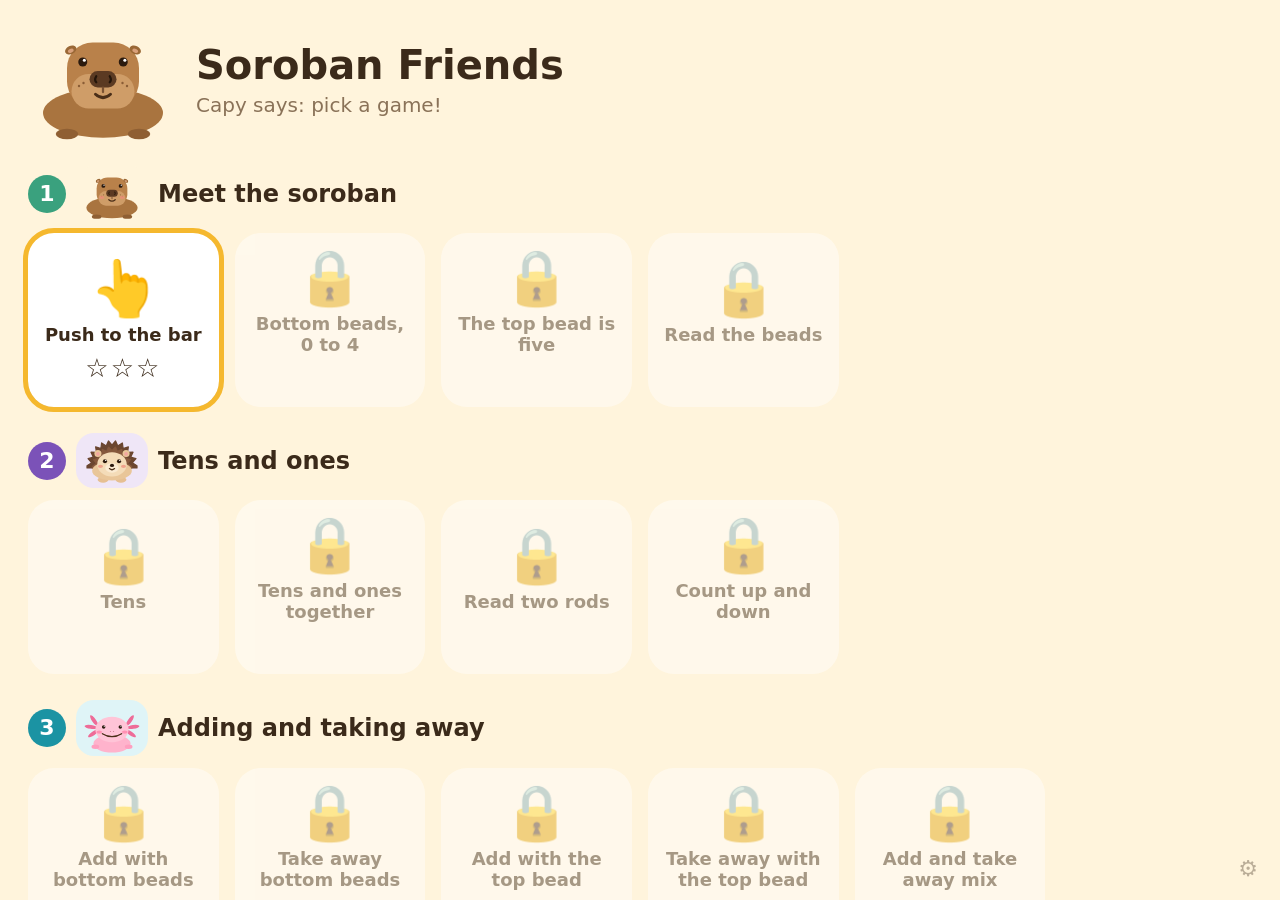
==== commit 79887e58: "Show each module's animal between its number and title on the home screen Number, then the friend on" ====
--- a/kids/capy-soroban.html
+++ b/kids/capy-soroban.html
@@ -34,6 +34,9 @@
 .hero p { margin: 6px 0 0; color: var(--muted); font-size: 20px; }
 .module { margin-top: 26px; }
 .module h2 { font-size: 24px; margin: 0 0 12px; display: flex; align-items: center; gap: 10px; }
+.module h2 .capy { width: 72px; height: auto; flex: none; background: var(--bg); border-radius: 18px; padding: 2px 4px; }
+.module h2 .mtitle { min-width: 0; }
+.module h2 .capy .blush { display: inline; }
 .module h2 .num { background: var(--brand); color: #fff; border-radius: 50%; width: 38px; height: 38px; display: grid; place-items: center; font-size: 22px; }
 .path { display: grid; grid-template-columns: repeat(auto-fill, minmax(190px, 1fr)); gap: 16px; }
 .card {
@@ -87,6 +90,11 @@
 .soroban .part-earth.on .shape { fill: var(--earth); }
 .soroban .part-heaven .shape { fill: var(--heaven-off); }
 .soroban .part-heaven.on .shape { fill: var(--heaven); }
+.soroban .curtain { display: none; pointer-events: all; }
+.soroban.covered .curtain { display: inline; }
+.soroban .curtain rect { fill: var(--brand-dark); }
+.soroban .curtain text { fill: #fff; font-size: 110px; font-weight: 800; }
+.big.eyes { font-size: 60px; padding: 6px 54px; line-height: 1.2; }
 .soroban .ghost { fill: rgba(255,255,255,.18); stroke: #fff; stroke-width: 6; stroke-dasharray: 12 9; pointer-events: none; }
 @keyframes glow { 50% { filter: drop-shadow(0 0 12px #ffd400) drop-shadow(0 0 6px #ffd400); } }
 
@@ -120,6 +128,10 @@
 .pbtn.danger { color: var(--bad); }
 .pbtn.danger.armed { background: var(--bad); color: #fff; }
 .pbtn.go { background: var(--brand); color: #fff; }
+.mods { margin: 0 0 14px; }
+.modrow { display: flex; align-items: center; justify-content: space-between; gap: 10px; padding: 6px 0; border-bottom: 1px solid #eee2c8; font-size: 16px; }
+.modrow .ok { color: var(--brand-dark); font-weight: 700; padding: 0 6px; }
+.modrow .pbtn { padding: 8px 14px; }
 .voice { display: flex; align-items: center; gap: 10px; margin: 6px 0 4px; }
 .voice label { font-weight: 700; }
 .voice select { flex: 1; min-width: 0; font: inherit; font-size: 16px; padding: 10px; border-radius: 12px; border: 2px solid #eee2c8; background: #fff; }
@@ -128,6 +140,7 @@
 @media (max-width: 700px), (max-height: 520px) {
   .bubble { font-size: 44px; } .big { font-size: 26px; padding: 8px 36px; min-height: 64px; }
   .hero .capy { width: 100px; } .hero h1 { font-size: 28px; }
+  .module h2 .capy { width: 56px; }
 }
 @media (prefers-reduced-motion: reduce) {
   .capy.happy, .choice.pulse { animation: none; }
@@ -282,6 +295,11 @@
       ref.earth.forEach((g, i) => bindBead(g, r, 'earth', i));
     });
 
+    // A curtain over the whole frame hides the beads (for the "picture it in your head" lessons).
+    const curtain = el('g', { class: 'curtain' }, svg);
+    el('rect', { x: 0, y: G.labelH, width: W, height: G.H + 2 * G.pad, rx: 22 }, curtain);
+    el('text', { x: W / 2, y: G.labelH + (G.H + 2 * G.pad) / 2 + 36, 'text-anchor': 'middle' }, curtain).textContent = '?';
+
     host.replaceChildren(svg);
     layout();
 
@@ -293,6 +311,8 @@
       set(ds) { digits.splice(0, rods, ...ds); layout(); },
       setValue(n) { this.set(toDigits(n, rods)); },
       lock(v) { locked = v; },
+      cover(on) { svg.classList.toggle('covered', Boolean(on)); },
+      get covered() { return svg.classList.contains('covered'); },
       // Outline where the beads should be for `target` digits, or clear with null.
       ghost(target) {
         board.querySelectorAll('.ghost').forEach(n => n.remove());
@@ -317,6 +337,11 @@
 // Item shapes (all spoken via `say`; the child never has to read):
 //   set  : { kind, rods, show, badge?, hint?, start[], target[], answer, say }  child moves the beads to `target`
 //   read : { kind, rods, target[], answer, choices[3], say }                    child picks the number shown
+//   flash  : { kind, rods, target[], answer, choices[3], showMs, say, ask }          beads show, then hide; he picks the number
+//   recall : { kind, rods, start[], target[], answer, showMs, say, ask }             beads show, then clear; he builds the number
+//   mind   : { kind, rods, show, badge, start[], target[], answer, choices[3], showMs, say, ask }
+//                                                                                    beads show, then hide; he adds or takes away in his head.
+//                                                                                    `show` is the number to remember and is never displayed.
 //   Add/take-away items are `set` items too: `start` is the number already on the beads, `badge` shows
 //   the move (+3, -2), and the child moves the beads to `target`.
 (function (root, factory) {
@@ -428,6 +453,54 @@
     return out;
   }
 
+  // ---- module 6: bigger numbers ----
+  const onesOf = n => n % 10, tensOf = n => Math.floor(n / 10);
+  const tag = (list, five) => list.map(([x, d]) => ({ x, d, five }));
+  // The method for a friend-of-five move, said for one named rod. `d` is the change on that rod.
+  const howRod = (rod, d) => {
+    const k = 5 - Math.abs(d);
+    return d > 0 ? `Try it on the ${rod} rod: add 5, then take away ${k}.` : `Try it on the ${rod} rod: take away 5, then put back ${k}.`;
+  };
+  // The ones rod runs past 9 (carry) or below 0 (borrow). Only meaningful when the amount's ones digit is not 0.
+  const wraps = (n, b, sign) => (sign > 0 ? onesOf(b) < onesOf(n) : onesOf(b) > onesOf(n));
+  // Every (n, +/-amount): start 1..99, a two-digit amount whose ones digit is not 0, result kept in 1..99
+  // (never an empty board, which would read as a trivial x minus x).
+  function twoRod(sign, ok) {
+    const out = [];
+    for (let n = 1; n <= 99; n++) for (let m = 11; m <= 99; m++) {
+      const b = n + sign * m;
+      if (m % 10 !== 0 && b >= 1 && b <= 99 && ok(n, b)) out.push([n, sign * m]);
+    }
+    return out;
+  }
+
+  // ---- module 7: picture the beads ----
+  const flashItem = (v, rods, choices, showMs) => ({
+    kind: 'flash', rods, target: digitsOf(v, rods), answer: v, choices, showMs,
+    say: 'Tap the eyes. Look at the beads and remember the number.',
+    ask: 'What number was it?',
+  });
+  const recallItem = (v, rods, showMs) => ({
+    kind: 'recall', rods, start: Array(rods).fill(0), target: digitsOf(v, rods), answer: v, showMs,
+    say: 'Tap the eyes. Look at the beads, then build the same number.',
+    ask: 'Now build the number you saw.',
+  });
+  // "Remember `a`, then add or take away `d` in your head." The wrong choices are the mistakes a child
+  // actually makes: going the wrong way, being off by one, or forgetting to move at all.
+  function mindItem(rng, a, d, rods = 1, showMs = 3000) {
+    const b = a + d, max = rods === 2 ? 99 : 9, wrong = [];
+    const add = x => { if (x >= 0 && x <= max && x !== b && !wrong.includes(x)) wrong.push(x); };
+    add(a - d); add(b + (rng() < 0.5 ? 1 : -1)); add(a); add(b + 1); add(b - 1);
+    return {
+      kind: 'mind', rods, show: a, badge: (d > 0 ? '+' : '\u2212') + Math.abs(d),
+      start: digitsOf(a, rods), target: digitsOf(b, rods), answer: b,
+      choices: shuffle(rng, [b, ...wrong.slice(0, 2)]), showMs,
+      say: 'Tap the eyes. Remember the number on the beads.',
+      ask: `Now ${d > 0 ? 'add' : 'take away'} ${Math.abs(d)} in your head. What is the answer?`,
+    };
+  }
+  const takeAway1 = (a, d, b) => b >= 1 && isDirect(a, d, b);   // a mental answer is never an empty board
+
   // Wrong answers a child is likely to pick.
   function digitChoices(rng, d) {
     const near = [d + 1, d - 1, d < 5 ? d + 5 : d - 5].filter(x => x >= 0 && x <= 9);
@@ -448,6 +521,8 @@
     { id: 3, title: 'Adding and taking away' },
     { id: 4, title: 'Friends of five' },
     { id: 5, title: 'Friends of ten' },
+    { id: 6, title: 'Bigger numbers' },
+    { id: 7, title: 'Picture the beads' },
   ];
 
   const LESSONS = [
@@ -600,6 +675,97 @@
         ...spread(rng, tenPool(+1, false), 6), ...spread(rng, tenPool(-1, false), 6),
       ]).map(([n, d]) => moveItem(n, d, 2)),
     },
+
+    // ---------- Module 6: bigger numbers (two rods, every technique) ----------
+    // Lessons 6.1 and 6.2 move one rod and leave the other alone; 6.3 to 6.5 bring them together.
+    {
+      id: '6.1', module: 6, icon: '🌼', title: 'Big numbers: ones rod', rods: 2, count: 10, mastery: 8,
+      intro: 'Bigger numbers! Only the ones rod changes. The tens rod stays where it is.',
+      gen: rng => shuffle(rng, [
+        ...tag(spread(rng, ADD5, 3), true), ...tag(spread(rng, SUB5, 3), true),
+        ...tag(spread(rng, pairs(0, 9, +1, isDirect), 2), false), ...tag(spread(rng, pairs(1, 9, -1, isDirect), 2), false),
+      ]).map(({ x: a, d, five }, i) =>
+        moveItem(int(rng, 1, 9) * 10 + a, d, 2, { hint: i < 3, how: five ? howRod('ones', d) : undefined })),
+    },
+    {
+      id: '6.2', module: 6, icon: '🍀', title: 'Big numbers: tens rod', rods: 2, count: 10, mastery: 8,
+      intro: 'Now only the tens rod changes. The ones rod stays where it is.',
+      gen: rng => shuffle(rng, [
+        ...tag(spread(rng, ADD5, 3), true), ...tag(spread(rng, SUB5, 3), true),
+        ...tag(spread(rng, pairs(0, 9, +1, isDirect), 2), false), ...tag(spread(rng, pairs(1, 9, -1, isDirect), 2), false),
+      ]).map(({ x: t, d, five }, i) =>
+        moveItem(t * 10 + int(rng, 1, 9), d * 10, 2, { hint: i < 3, how: five ? howRod('tens', d) : undefined })),
+    },
+    {
+      id: '6.3', module: 6, icon: '🌻', title: 'Both rods together', rods: 2, count: 10, mastery: 8,
+      intro: 'Both rods change this time! Do the tens, then the ones.',
+      gen: rng => shuffle(rng, [
+        ...spread(rng, twoRod(+1, (n, b) => !wraps(n, b, +1)), 5),
+        ...spread(rng, twoRod(-1, (n, b) => !wraps(n, b, -1)), 5),
+      ]).map(([n, d], i) => moveItem(n, d, 2, { hint: i < 3 })),
+    },
+    {
+      id: '6.4', module: 6, icon: '🥕', title: 'Big number mix', rods: 2, count: 12, mastery: 10,
+      intro: 'A mix of everything! Look at the sign and the number, then move the beads.',
+      gen: rng => {
+        const four = () => [
+          ...spread(rng, ADD5, 1), ...spread(rng, SUB5, 1),
+          ...spread(rng, pairs(0, 9, +1, isDirect), 1), ...spread(rng, pairs(1, 9, -1, isDirect), 1),
+        ];
+        const onesRod = four().map(([a, d]) => [int(rng, 1, 9) * 10 + a, d]);
+        const tensRod = four().map(([t, d]) => [t * 10 + int(rng, 1, 9), d * 10]);
+        const carry = [...spread(rng, tenPool(+1, false), 1), ...spread(rng, tenPool(-1, false), 1)];
+        const both = [...spread(rng, twoRod(+1, (n, b) => !wraps(n, b, +1)), 1), ...spread(rng, twoRod(-1, (n, b) => !wraps(n, b, -1)), 1)];
+        return shuffle(rng, [...onesRod, ...tensRod, ...carry, ...both]).map(([n, d]) => moveItem(n, d, 2));
+      },
+    },
+    {
+      id: '6.5', module: 6, icon: '🏆', title: 'Big number challenge', rods: 2, count: 10, mastery: 8,
+      intro: 'Big carrying and borrowing! Take your time.',
+      gen: rng => shuffle(rng, [
+        ...spread(rng, twoRod(+1, (n, b) => wraps(n, b, +1)), 5),
+        ...spread(rng, twoRod(-1, (n, b) => wraps(n, b, -1)), 5),
+      ]).map(([n, d], i) => moveItem(n, d, 2, { hint: i < 3 })),
+    },
+
+    // ---------- Module 7: picture the beads (the bridge to mental abacus) ----------
+    // The beads show for a few seconds, then hide. First he remembers a number, then builds it,
+    // then adds and takes away in his head. A parent can change how long the picture stays.
+    {
+      id: '7.1', module: 7, icon: '👀', title: 'Peek and pick', rods: 1, count: 10, mastery: 8,
+      intro: 'Draco has a secret! The beads will hide, so remember the number.',
+      gen: rng => balanced(rng, range(1, 9), 10).map(v => flashItem(v, 1, digitChoices(rng, v), 3000)),
+    },
+    {
+      id: '7.2', module: 7, icon: '🧱', title: 'Peek and build', rods: 1, count: 10, mastery: 8,
+      intro: 'Look at the beads. They will hide, and then you build the same number!',
+      gen: rng => balanced(rng, range(1, 9), 10).map(v => recallItem(v, 1, 2500)),
+    },
+    {
+      id: '7.3', module: 7, icon: '🏰', title: 'Peek and build two rods', rods: 2, count: 10, mastery: 8,
+      intro: 'Two rods this time! Look at the tens and the ones, then build the number.',
+      gen: rng => {
+        const heavy = shuffle(rng, range(5, 9).flatMap(t => range(5, 9).map(o => t * 10 + o))).slice(0, 4);
+        const rest = range(11, 99).filter(v => v % 10 && !heavy.includes(v));
+        return shuffle(rng, [...heavy, ...shuffle(rng, rest).slice(0, 6)]).map(v => recallItem(v, 2, 4000));
+      },
+    },
+    {
+      id: '7.4', module: 7, icon: '🧠', title: 'Imagine plus and minus', rods: 1, count: 10, mastery: 8,
+      intro: 'Now use your imagination! See the beads in your head, then add or take away.',
+      gen: rng => shuffle(rng, [
+        ...spread(rng, pairs(1, 8, +1, isDirect), 5),
+        ...spread(rng, pairs(2, 9, -1, takeAway1), 5),
+      ]).map(([a, d]) => mindItem(rng, a, d)),
+    },
+    {
+      id: '7.5', module: 7, icon: '✨', title: 'Imagine friends of five', rods: 1, count: 10, mastery: 8,
+      intro: 'Friends of five in your imagination! See the top bead and the bottom beads move.',
+      gen: rng => shuffle(rng, [
+        ...spread(rng, ADD5, 3), ...spread(rng, SUB5, 3),
+        ...spread(rng, pairs(1, 8, +1, isDirect), 2), ...spread(rng, pairs(2, 9, -1, takeAway1), 2),
+      ]).map(([a, d]) => mindItem(rng, a, d)),
+    },
   ];
 
   const ORDER = LESSONS.map(l => l.id);
@@ -650,12 +816,17 @@
 
   // ---------- progress ----------
   const KEY = 'capy.progress.v1';
-  const fresh = () => ({ lessons: {}, unlockAll: false, sound: true, voice: '' });
+  // How long a picture stays on screen in the memory lessons. A parent can lengthen or shorten it.
+  const PEEKS = [{ scale: 1, label: 'Normal' }, { scale: 1.7, label: 'Long' }, { scale: 0.7, label: 'Short' }];
+  const fresh = () => ({ lessons: {}, unlockAll: false, openModules: [], sound: true, voice: '', peekScale: 1 });
 
   function load(storage) {
     try {
       const p = JSON.parse(storage.getItem(KEY));
-      return p && typeof p === 'object' ? { ...fresh(), ...p, lessons: { ...(p.lessons || {}) } } : fresh();
+      return p && typeof p === 'object'
+        ? { ...fresh(), ...p, lessons: { ...(p.lessons || {}) }, openModules: Array.isArray(p.openModules) ? p.openModules.filter(Number.isInteger) : [],
+            peekScale: PEEKS.some(x => x.scale === p.peekScale) ? p.peekScale : 1 }
+        : fresh();
     } catch (e) {
       return fresh();
     }
@@ -678,15 +849,30 @@
   function wipe(p) {
     p.lessons = {};
     p.unlockAll = false;
+    p.openModules = [];
     return p;
   }
   // A lesson opens once the one before it is passed.
-  function unlocked(p, order, id) {
+  // A parent can also open a whole module (`module` is the lesson's module number).
+  function unlocked(p, order, id, module) {
     const i = order.indexOf(id);
-    return p.unlockAll || i <= 0 || Boolean(p.lessons[order[i - 1]] && p.lessons[order[i - 1]].passed);
-  }
-
-  return { start, current, submit, result, load, save, record, wipe, unlocked, KEY };
+    return p.unlockAll || (module !== undefined && p.openModules.includes(module)) || i <= 0 ||
+      Boolean(p.lessons[order[i - 1]] && p.lessons[order[i - 1]].passed);
+  }
+  const peekLabel = p => (PEEKS.find(x => x.scale === p.peekScale) || PEEKS[0]).label;
+  function cyclePeek(p) {
+    const at = PEEKS.findIndex(x => x.scale === p.peekScale);
+    p.peekScale = PEEKS[(at + 1) % PEEKS.length].scale;
+    return p.peekScale;
+  }
+  // Open or close a module for the child. Returns true when it is now open.
+  function toggleModule(p, module) {
+    const at = p.openModules.indexOf(module);
+    if (at >= 0) p.openModules.splice(at, 1); else p.openModules.push(module);
+    return at < 0;
+  }
+
+  return { start, current, submit, result, load, save, record, wipe, unlocked, toggleModule, peekLabel, cyclePeek, PEEKS, KEY };
 });
 
 </script>
@@ -978,6 +1164,7 @@
   const stars = n => '⭐'.repeat(n) + '☆'.repeat(3 - n);
   function home() {
     if ('speechSynthesis' in window) speechSynthesis.cancel();
+    clearTimeout(peekTimer); clearTimeout(idleTimer); clearTimeout(itemTimer);
     const nextId = ORDER.find(id => !(progress.lessons[id] && progress.lessons[id].passed));
     theme = themeFor(nextId ? byId[nextId].module : MODULES[MODULES.length - 1].id);
     applyTheme(theme);
@@ -985,9 +1172,9 @@
       <section class="home">
         <div class="hero">${capy('')}<div><h1>Soroban Friends</h1><p>${theme.name} says: pick a game!</p></div></div>
         ${MODULES.map(m => `
-          <div class="module" style="${Themes.css(themeFor(m.id))}"><h2><span class="num">${m.id}</span>${m.title}</h2>
+          <div class="module" style="${Themes.css(themeFor(m.id))}"><h2><span class="num">${m.id}</span>${Themes.svg(Themes.forModule(m.id))}<span class="mtitle">${m.title}</span></h2>
           <div class="path">${LESSONS.filter(l => l.module === m.id).map(l => {
-            const ok = Runner.unlocked(progress, ORDER, l.id);
+            const ok = Runner.unlocked(progress, ORDER, l.id, l.module);
             const st = (progress.lessons[l.id] || {}).stars || 0;
             return `<button class="card ${l.id === nextId ? 'next' : ''}" data-id="${l.id}" ${ok ? '' : 'disabled'} aria-label="${l.title}${ok ? '' : ', locked'}">
               <span class="icon">${ok ? l.icon : '🔒'}</span><span class="name">${l.title}</span><span class="stars">${ok ? stars(st) : ''}</span></button>`;
@@ -1021,16 +1208,17 @@
       </section>
       <button class="gear" id="gear" aria-label="Parent area. Press and hold.">⚙️</button>`;
     document.getElementById('back').addEventListener('click', home);
-    document.getElementById('again').addEventListener('click', () => current && say(current.say));
+    document.getElementById('again').addEventListener('click', () => repeatText && say(repeatText));
     holdToOpen(document.getElementById('gear'), () => openParent());
     introPending = lesson.intro;
     item();
   }
 
-  let itemTimer = null, idleTimer = null, introPending = '';
+  let itemTimer = null, idleTimer = null, peekTimer = null, introPending = '', repeatText = '';
   function item() {
     clearTimeout(itemTimer);
     clearTimeout(idleTimer);
+    clearTimeout(peekTimer);
     const it = Runner.current(session);
     if (!it) return finish();
     current = it; locked = false;
@@ -1050,18 +1238,15 @@
       sb = Soroban.create(board, { rods: it.rods, labels, onChange: ds => onBeads(it, ds) });
       sb.set(it.start);
       if (it.hint) sb.ghost(it.target);
+    } else if (it.kind === 'flash' || it.kind === 'recall' || it.kind === 'mind') {
+      memory(it, bubble, actions, board, labels);
     } else {
       bubble.className = 'bubble sm'; bubble.textContent = '?';
       sb = Soroban.create(board, { rods: it.rods, labels });
       sb.set(it.target); sb.lock(true);
-      actions.innerHTML = it.choices.map(c => `<button class="choice" data-v="${c}">${c}</button>`).join('');
-      actions.querySelectorAll('.choice').forEach(b => b.addEventListener('click', () => {
-        if (locked) return;
-        const ok = Number(b.dataset.v) === it.answer;
-        if (ok) b.classList.add('right'); else b.classList.add('gone');
-        answer(ok);
-      }));
-    }
+      showChoices(it, actions);
+    }
+    repeatText = it.say;
     say(introPending ? `${introPending} ${it.say}` : it.say);
     introPending = '';
   }
@@ -1072,8 +1257,43 @@
     d.innerHTML = session.queue.map((_, i) => `<i class="${i < session.pos ? 'done' : i === session.pos ? 'now' : ''}"></i>`).join('');
   }
 
+  // The answer buttons shared by the reading and memory lessons.
+  function showChoices(it, actions) {
+    actions.innerHTML = it.choices.map(c => `<button class="choice" data-v="${c}">${c}</button>`).join('');
+    actions.querySelectorAll('.choice').forEach(b => b.addEventListener('click', () => {
+      if (locked) return;
+      const ok = Number(b.dataset.v) === it.answer;
+      if (ok) b.classList.add('right'); else b.classList.add('gone');
+      answer(ok);
+    }));
+  }
+
+  // Memory lessons: the beads start hidden. He taps the eyes, the beads show for a few seconds,
+  // then hide again. How long they stay is the lesson's showMs scaled by the parent's setting.
+  const peekMs = it => Math.round(it.showMs * progress.peekScale);
+  function memory(it, bubble, actions, board, labels) {
+    bubble.className = 'bubble sm'; bubble.textContent = '?';
+    sb = Soroban.create(board, { rods: it.rods, labels, onChange: ds => onBeads(it, ds) });
+    sb.set(it.kind === 'mind' ? it.start : it.target);   // mind: the number to remember; the rest: the answer
+    sb.lock(true); sb.cover(true);
+    actions.innerHTML = '<button class="big eyes" id="peek" aria-label="Look at the beads">👀</button>';
+    document.getElementById('peek').addEventListener('click', () => {
+      if (locked || it !== current) return;
+      actions.innerHTML = '';
+      sb.cover(false);
+      peekTimer = setTimeout(() => { if (it === current && !locked) ask(it, bubble, actions); }, peekMs(it));
+    });
+  }
+  function ask(it, bubble, actions) {
+    repeatText = it.ask; say(it.ask);
+    if (it.kind === 'recall') { sb.set(it.start); sb.lock(false); return; }   // now he builds it from memory
+    sb.cover(true);
+    if (it.kind === 'mind') bubble.textContent = it.badge;                       // the move, e.g. +3
+    showChoices(it, actions);
+  }
+
   function hint(it) {
-    if (it.kind === 'set') sb.ghost(it.target);
+    if (it.kind === 'set' || it.kind === 'recall') sb.ghost(it.target);
     else app.querySelectorAll('.choice').forEach(b => { if (Number(b.dataset.v) === it.answer) b.classList.add('pulse'); });
   }
 
@@ -1095,6 +1315,7 @@
     const r = Runner.submit(session, ok);
     if (r.outcome === 'correct') {
       locked = true; sb.lock(true);
+      if (it.kind === 'flash' || it.kind === 'mind') { sb.set(it.target); sb.cover(false); }   // show him the beads he pictured
       streak = first ? streak + 1 : 0;
       setMood('happy'); chime(true);
       say(phrases.praise({ first, streak, n: typeof it.answer === 'number' ? it.answer : undefined }));
@@ -1142,6 +1363,15 @@
 
   function openParent() {
     const inLesson = session && document.querySelector('.lesson');
+    // A module is "open" when the child has earned every lesson in it, ignoring parent unlocks.
+    const earned = { ...progress, openModules: [], unlockAll: false };
+    const modRows = MODULES.map(m => {
+      const open = LESSONS.filter(l => l.module === m.id).every(l => Runner.unlocked(earned, ORDER, l.id, m.id));
+      const forced = progress.openModules.includes(m.id);
+      const control = open ? '<span class="ok">Open</span>'
+        : `<button class="pbtn ${forced ? 'go' : ''}" data-mod="${m.id}">${forced ? 'Unlocked. Tap to lock' : 'Unlock'}</button>`;
+      return `<div class="modrow"><span><b>${m.id}</b> ${m.title}</span>${control}</div>`;
+    }).join('');
     const rows = LESSONS.map(l => {
       const p = progress.lessons[l.id];
       return `<tr><td>${l.id} ${l.title}</td><td>${p ? p.plays : 0}</td><td>${p ? `${p.best}/${l.count}` : '-'}</td><td>${p && p.passed ? 'passed' : '-'}</td></tr>`;
@@ -1158,24 +1388,33 @@
     parentEl.innerHTML = `
       <div class="panel" role="dialog" aria-label="Parent area">
         <h2>Parent area</h2>
-        <p>Best score counts only first-try answers. A lesson opens once the one before it is passed.</p>
+        <p>Best score counts only first-try answers. A lesson opens once the one before it is passed. Unlock a module to open all of its lessons.</p>
+        <div class="mods">${modRows}</div>
         <table><tr><th>Game</th><th>Plays</th><th>Best</th><th></th></tr>${rows}</table>
         ${voiceRow}
         <div class="row">
           ${inLesson && current ? '<button class="pbtn go" id="p-show">Show answer</button><button class="pbtn" id="p-skip">Skip this one</button>' : ''}
           <button class="pbtn" id="p-sound">Sound: ${progress.sound ? 'on' : 'off'}</button>
+          <button class="pbtn" id="p-peek">Memory time: ${Runner.peekLabel(progress)}</button>
           <button class="pbtn" id="p-unlock">Unlock all: ${progress.unlockAll ? 'on' : 'off'}</button>
           <button class="pbtn danger" id="p-reset">Reset progress</button>
           <button class="pbtn go" id="p-close">Close</button>
         </div>
       </div>`;
     const $ = id => document.getElementById(id);
-    const close = () => { parentEl.hidden = true; parentEl.innerHTML = ''; };
+    // Closing from the home screen refreshes the cards, so a new unlock shows straight away.
+    const close = () => { parentEl.hidden = true; parentEl.innerHTML = ''; if (document.querySelector('.home')) home(); };
     $('p-close').addEventListener('click', close);
+    parentEl.querySelectorAll('[data-mod]').forEach(b => b.addEventListener('click', () => {
+      Runner.toggleModule(progress, Number(b.dataset.mod));
+      persist();
+      openParent();
+    }));
     if ($('p-voice')) {
       $('p-voice').addEventListener('change', e => { progress.voice = e.target.value; persist(); say(phrases.praise({ first: true })); });
       $('p-hear').addEventListener('click', () => say(phrases.praise({ first: true })));
     }
+    $('p-peek').addEventListener('click', () => { Runner.cyclePeek(progress); persist(); openParent(); });
     $('p-sound').addEventListener('click', () => { progress.sound = !progress.sound; persist(); openParent(); });
     $('p-unlock').addEventListener('click', () => { progress.unlockAll = !progress.unlockAll; persist(); openParent(); });
     // Two taps, not a browser dialog: browsers and Home Screen apps can silently block those.
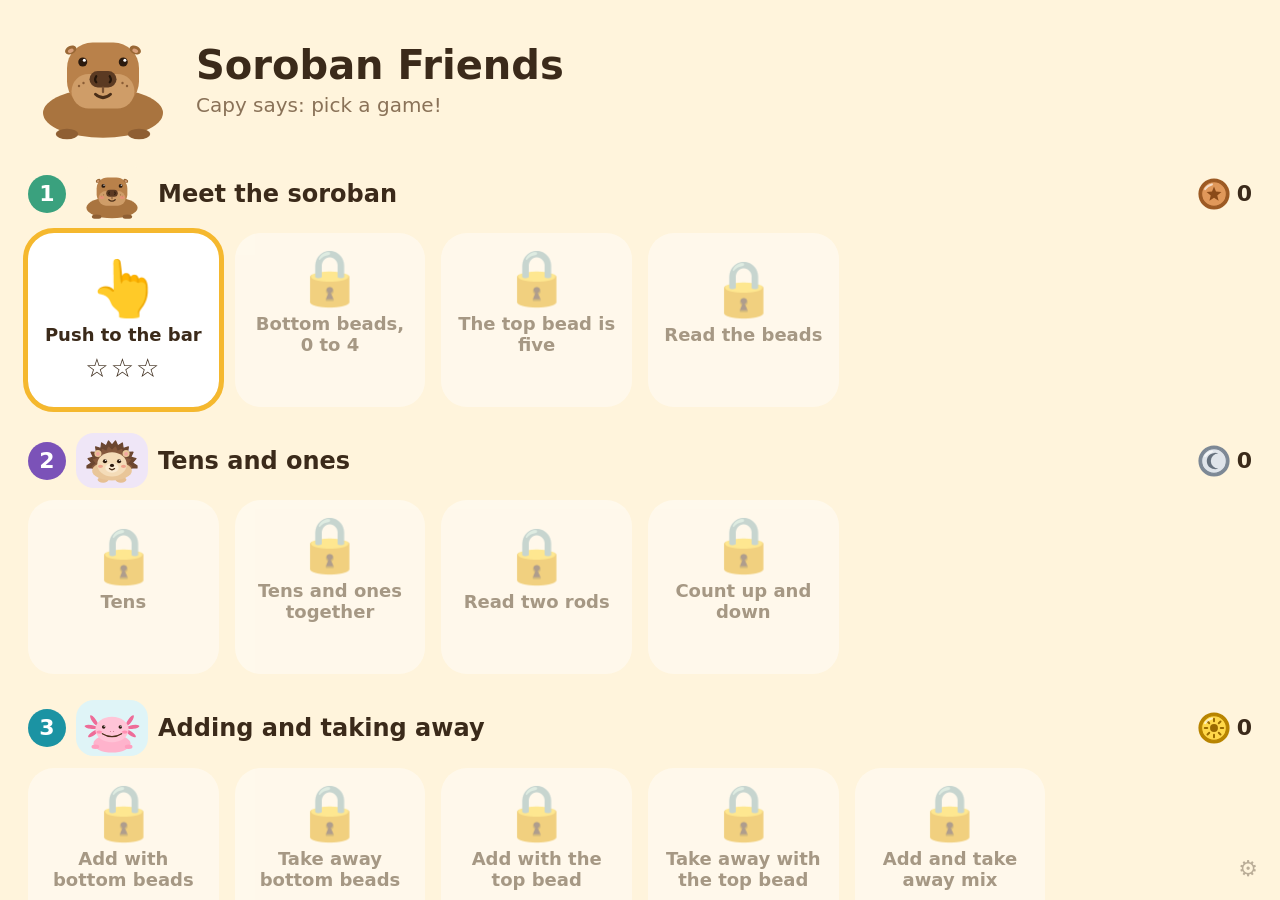
==== commit 85506219: "Add coins: one coin type per module, earned by correct answers and lost on mistakes Seven coins (cop" ====
--- a/kids/capy-soroban.html
+++ b/kids/capy-soroban.html
@@ -55,6 +55,17 @@
 .lesson { flex: 1; display: flex; flex-direction: column; padding: 10px 22px 16px; min-height: 0; }
 .top { display: flex; align-items: center; gap: 14px; }
 .round { width: 64px; height: 64px; border-radius: 50%; background: var(--card); font-size: 30px; box-shadow: 0 4px 0 var(--edge); flex: none; }
+.coin { display: block; }
+.purse { display: flex; align-items: center; gap: 6px; background: var(--card); border-radius: 36px; padding: 5px 16px 5px 8px; box-shadow: 0 4px 0 var(--edge); font-size: 30px; font-weight: 800; min-width: 104px; position: relative; flex: none; }
+.purse .coin { width: 46px; height: 46px; flex: none; }
+.purse .pop { position: absolute; right: 10px; top: -10px; font-size: 26px; pointer-events: none; animation: rise 1.1s ease-out forwards; }
+.pop.good { color: var(--brand-dark); } .pop.bad { color: var(--bad); }
+@keyframes rise { from { transform: translateY(10px); opacity: 0; } 20% { opacity: 1; } to { transform: translateY(-24px); opacity: 0; } }
+.bank { margin-left: auto; display: flex; align-items: center; gap: 6px; font-size: 22px; font-weight: 800; flex: none; }
+.bank .coin { width: 34px; height: 34px; }
+.bank.sm { margin-left: 0; font-size: 16px; } .bank.sm .coin { width: 24px; height: 24px; }
+.earned { display: flex; align-items: center; gap: 12px; font-size: 48px; font-weight: 800; }
+.earned .coin { width: 68px; height: 68px; }
 .dots { flex: 1; display: flex; gap: 8px; justify-content: center; }
 .dots i { width: 16px; height: 16px; border-radius: 50%; background: var(--dot); }
 .dots i.done { background: var(--brand); }
@@ -143,7 +154,7 @@
   .module h2 .capy { width: 56px; }
 }
 @media (prefers-reduced-motion: reduce) {
-  .capy.happy, .choice.pulse { animation: none; }
+  .capy.happy, .choice.pulse, .purse .pop { animation: none; }
   .soroban .bead { transition: none; }
 }
 
@@ -818,14 +829,20 @@
   const KEY = 'capy.progress.v1';
   // How long a picture stays on screen in the memory lessons. A parent can lengthen or shorten it.
   const PEEKS = [{ scale: 1, label: 'Normal' }, { scale: 1.7, label: 'Long' }, { scale: 0.7, label: 'Short' }];
-  const fresh = () => ({ lessons: {}, unlockAll: false, openModules: [], sound: true, voice: '', peekScale: 1 });
+  // coins: { copper: 12, ... } one count per coin type. Anything that is not a positive whole number is dropped.
+  function cleanCoins(c) {
+    const out = {};
+    if (c && typeof c === 'object' && !Array.isArray(c)) for (const k of Object.keys(c)) if (Number.isInteger(c[k]) && c[k] > 0) out[k] = c[k];
+    return out;
+  }
+  const fresh = () => ({ lessons: {}, unlockAll: false, openModules: [], sound: true, voice: '', peekScale: 1, coins: {} });
 
   function load(storage) {
     try {
       const p = JSON.parse(storage.getItem(KEY));
       return p && typeof p === 'object'
         ? { ...fresh(), ...p, lessons: { ...(p.lessons || {}) }, openModules: Array.isArray(p.openModules) ? p.openModules.filter(Number.isInteger) : [],
-            peekScale: PEEKS.some(x => x.scale === p.peekScale) ? p.peekScale : 1 }
+            peekScale: PEEKS.some(x => x.scale === p.peekScale) ? p.peekScale : 1, coins: cleanCoins(p.coins) }
         : fresh();
     } catch (e) {
       return fresh();
@@ -845,11 +862,12 @@
     };
     return p;
   }
-  // Erase scores and unlocks but keep the settings a parent chose (sound, voice).
+  // Erase scores, unlocks and coins but keep the settings a parent chose (sound, voice, memory time).
   function wipe(p) {
     p.lessons = {};
     p.unlockAll = false;
     p.openModules = [];
+    p.coins = {};
     return p;
   }
   // A lesson opens once the one before it is passed.
@@ -1108,6 +1126,134 @@
 
 </script>
 <script>
+// Coins: one coin type per module, what each question is worth, and the purse.
+// No DOM, so it is fully testable.
+(function (root, factory) {
+  const api = factory();
+  if (typeof module === 'object' && module.exports) module.exports = api;
+  else root.Coins = api;
+})(typeof self !== 'undefined' ? self : this, function () {
+  'use strict';
+
+  const f = n => Math.round(n * 10) / 10;
+  const poly = (pts, fill, extra = '') => `<polygon points="${pts}" fill="${fill}" ${extra}/>`;
+  const circ = (cx, cy, r, fill, extra = '') => `<circle cx="${cx}" cy="${cy}" r="${r}" fill="${fill}" ${extra}/>`;
+  function starPoints(cx, cy, ro, ri, n) {
+    const pts = [];
+    for (let i = 0; i < n * 2; i++) {
+      const r = i % 2 ? ri : ro, a = -Math.PI / 2 + (i * Math.PI) / n;
+      pts.push(`${f(cx + r * Math.cos(a))},${f(cy + r * Math.sin(a))}`);
+    }
+    return pts.join(' ');
+  }
+
+  // ---------- emblems (centred on 24,24) ----------
+  // Every coin has its own shape as well as its own colour, so colour is never the only clue.
+  const EMBLEMS = {
+    star: (ink) => poly(starPoints(24, 24.5, 11, 4.8, 5), ink),
+    moon: (ink) => `<path d="M30 13.5 A11.5 11.5 0 1 0 30 34.5 A9 9 0 1 1 30 13.5Z" fill="${ink}"/>`,
+    sun: (ink) => circ(24, 24, 5.6, ink) + [...Array(8)].map((_, i) => {
+      const a = (i * Math.PI) / 4;
+      return `<line x1="${f(24 + 9.5 * Math.cos(a))}" y1="${f(24 + 9.5 * Math.sin(a))}" x2="${f(24 + 13 * Math.cos(a))}" y2="${f(24 + 13 * Math.sin(a))}" stroke="${ink}" stroke-width="2.8" stroke-linecap="round"/>`;
+    }).join(''),
+    diamond: (ink, face) => poly('24,11 35,24 24,37 13,24', ink) + poly('24,16 30,24 24,32 18,24', face, 'opacity=".4"'),
+    heart: (ink) => `<path d="M24 35 C10 26 13 14 20.5 15.5 C22.5 16 24 18 24 18 C24 18 25.5 16 27.5 15.5 C35 14 38 26 24 35Z" fill="${ink}"/>`,
+    flower: (ink, face) => [...Array(5)].map((_, i) => {
+      const a = -Math.PI / 2 + (i * 2 * Math.PI) / 5;
+      return circ(f(24 + 7.2 * Math.cos(a)), f(24 + 7.2 * Math.sin(a)), 4.6, ink);
+    }).join('') + circ(24, 24, 3.6, face),
+    bolt: (ink) => poly('27.5,10.5 16,27 22.5,27 20,37.5 32.5,20 25.5,20', ink, 'stroke-linejoin="round"'),
+  };
+
+  // Later modules pay in rarer metals and gems.
+  const COINS = {
+    copper:   { name: 'copper',   rim: '#9c5a24', face: '#e0985a', ink: '#8a4a18', emblem: 'star' },
+    silver:   { name: 'silver',   rim: '#7d8895', face: '#dfe4ea', ink: '#66717e', emblem: 'moon' },
+    gold:     { name: 'gold',     rim: '#b88400', face: '#ffd84a', ink: '#9a6a00', emblem: 'sun' },
+    emerald:  { name: 'emerald',  rim: '#168a4c', face: '#6fe0a0', ink: '#0f6d3b', emblem: 'diamond' },
+    sapphire: { name: 'sapphire', rim: '#2a62c4', face: '#8bb8ff', ink: '#1c4a9e', emblem: 'heart' },
+    ruby:     { name: 'ruby',     rim: '#b8203f', face: '#ff8aa0', ink: '#8f1830', emblem: 'flower' },
+    amethyst: { name: 'amethyst', rim: '#6f3fb8', face: '#cfb0f7', ink: '#542c92', emblem: 'bolt' },
+  };
+  for (const id in COINS) COINS[id].id = id;
+  const ORDER = ['copper', 'silver', 'gold', 'emerald', 'sapphire', 'ruby', 'amethyst'];
+
+  const get = id => COINS[id] || COINS.copper;
+  // Module N pays in coin N; the list wraps after the last coin.
+  const forModule = n => ORDER[(((n | 0) - 1) % ORDER.length + ORDER.length) % ORDER.length];
+
+  function svg(id) {
+    const c = get(id);
+    return `<svg class="coin" viewBox="0 0 48 48" role="img" aria-label="${c.name} coin">` +
+      circ(24, 24, 22, c.rim) + circ(24, 24, 17.5, c.face, `stroke="${c.rim}" stroke-width="1.6"`) +
+      EMBLEMS[c.emblem](c.ink, c.face) +
+      '<path d="M11.5 17 A14 14 0 0 1 21 10.5" stroke="#fff" stroke-opacity=".65" stroke-width="3" fill="none" stroke-linecap="round"/>' +
+      '</svg>';
+  }
+  const label = (id, n) => `${n} ${get(id).name} coin${n === 1 ? '' : 's'}`;
+
+  // ---------- what a question is worth (1 to 5) ----------
+  const num = ds => ds.reduce((a, d) => a * 10 + d, 0);
+  const sum = ds => ds.reduce((a, d) => a + d, 0);
+  // How one rod changes: the top bead and the bottom beads moving in opposite directions is a friend of five.
+  function rodChange(x, y) {
+    if (x === y) return 'same';
+    const dh = (y >= 5 ? 1 : 0) - (x >= 5 ? 1 : 0), de = (y % 5) - (x % 5);
+    return (dh > 0 && de < 0) || (dh < 0 && de > 0) ? 'five' : 'direct';
+  }
+  // A move from `start` to `target`: 1 for a direct move, +1 for a friend of five, +3 for a carry or borrow
+  // (or +1 when both rods change without one). Counting on by one across a ten is a small carry: 2 coins.
+  function moveWorth(start, target) {
+    const a = num(start), b = num(target);
+    let changed = 0, five = false;
+    start.forEach((x, r) => {
+      const k = rodChange(x, target[r]);
+      if (k !== 'same') changed++;
+      if (k === 'five') five = true;
+    });
+    const wraps = start.length === 2 && ((b > a && b % 10 < a % 10) || (b < a && b % 10 > a % 10));
+    if (wraps && Math.abs(b - a) === 1) return 2;
+    return Math.min(5, 1 + (five ? 1 : 0) + (wraps ? 3 : changed === 2 ? 1 : 0));
+  }
+  function worth(item) {
+    if (!item || !item.target) return 1;
+    const rods = item.rods || item.target.length;
+    switch (item.kind) {
+      case 'read': return rods === 2 ? 2 : 1;
+      case 'flash': case 'recall': return rods === 2 ? 3 : 2;           // remembering is harder than looking
+      case 'mind': return Math.min(5, moveWorth(item.start, item.target) + 2);   // and so is doing it in his head
+      default: return !item.start || sum(item.start) === 0 ? (rods === 2 ? 2 : 1) : moveWorth(item.start, item.target);
+    }
+  }
+
+  // ---------- earning and losing ----------
+  // A right answer pays the question's worth. The first wrong try on a question costs one coin; more wrong
+  // tries on the same question cost nothing more, so a question he eventually gets right never leaves him
+  // behind (it is worth at least 1). A repeat of a missed question is practice: it neither pays nor costs.
+  function settle(item, { ok, attemptsBefore = 0 }) {
+    if (!item || item.retry) return 0;
+    if (ok) return worth(item);
+    return attemptsBefore === 0 ? -1 : 0;
+  }
+
+  // ---------- the purse (progress.coins, one count per coin type) ----------
+  const count = (p, id) => (p.coins && p.coins[id]) || 0;
+  // Returns the change that was actually applied; the purse never goes below zero.
+  function add(p, id, delta) {
+    if (!p.coins) p.coins = {};
+    const before = count(p, id), after = Math.max(0, before + delta);
+    p.coins[id] = after;
+    return after - before;
+  }
+
+  // Settle one answer into the purse. Returns the change actually applied (the purse floors at zero).
+  const applyAnswer = (p, coinId, item, ok, attemptsBefore) => add(p, coinId, settle(item, { ok, attemptsBefore }));
+
+  return { COINS, ORDER, get, forModule, svg, label, worth, moveWorth, settle, count, add, applyAnswer };
+});
+
+</script>
+<script>
 // Soroban Friends: screens, speech, and the parent panel. Logic lives in soroban.js, lessons.js, runner.js, speech.js, themes.js.
 (function () {
   'use strict';
@@ -1172,7 +1318,7 @@
       <section class="home">
         <div class="hero">${capy('')}<div><h1>Soroban Friends</h1><p>${theme.name} says: pick a game!</p></div></div>
         ${MODULES.map(m => `
-          <div class="module" style="${Themes.css(themeFor(m.id))}"><h2><span class="num">${m.id}</span>${Themes.svg(Themes.forModule(m.id))}<span class="mtitle">${m.title}</span></h2>
+          <div class="module" style="${Themes.css(themeFor(m.id))}"><h2><span class="num">${m.id}</span>${Themes.svg(Themes.forModule(m.id))}<span class="mtitle">${m.title}</span><span class="bank" aria-label="${Coins.label(Coins.forModule(m.id), Coins.count(progress, Coins.forModule(m.id)))}">${Coins.svg(Coins.forModule(m.id))}<b>${Coins.count(progress, Coins.forModule(m.id))}</b></span></h2>
           <div class="path">${LESSONS.filter(l => l.module === m.id).map(l => {
             const ok = Runner.unlocked(progress, ORDER, l.id, l.module);
             const st = (progress.lessons[l.id] || {}).stars || 0;
@@ -1193,12 +1339,13 @@
     theme = themeFor(lesson.module);
     applyTheme(theme);
     session = Runner.start(lesson, mulberry32((Date.now() ^ (Math.random() * 1e9)) >>> 0));
-    streak = 0;
+    streak = 0; sessionCoins = 0;
     app.innerHTML = `
       <section class="lesson">
         <div class="top">
           <button class="round" id="back" aria-label="Back">‹</button>
           <div class="dots" id="dots"></div>
+          <div class="purse" id="purse"></div>
           <button class="round" id="again" aria-label="Say it again">🔊</button>
         </div>
         <div class="stage">
@@ -1211,6 +1358,7 @@
     document.getElementById('again').addEventListener('click', () => repeatText && say(repeatText));
     holdToOpen(document.getElementById('gear'), () => openParent());
     introPending = lesson.intro;
+    renderPurse(0);
     item();
   }
 
@@ -1307,12 +1455,34 @@
     idleTimer = setTimeout(() => { if (!locked && it === current) answer(false); }, SETTLE_MS);
   }
 
+  // ---------- coins ----------
+  // Each module pays in its own coin. A right answer earns the question's worth; the first wrong try on a
+  // question costs one coin (never below zero); repeats of missed questions are free practice.
+  let sessionCoins = 0, popTimer = null;
+  const coinOf = lesson => Coins.forModule(lesson.module);
+  function renderPurse(delta) {
+    clearTimeout(popTimer);
+    const el = document.getElementById('purse');
+    if (!el || !session) return;
+    const id = coinOf(session.lesson), n = Coins.count(progress, id);
+    el.setAttribute('aria-label', Coins.label(id, n));
+    el.innerHTML = `${Coins.svg(id)}<b>${n}</b>${delta ? `<span class="pop ${delta > 0 ? 'good' : 'bad'}">${delta > 0 ? '+' : '\u2212'}${Math.abs(delta)}</span>` : ''}`;
+    if (delta) popTimer = setTimeout(() => renderPurse(0), 1200);
+  }
+  function payCoins(it, ok, attemptsBefore) {
+    const applied = Coins.applyAnswer(progress, coinOf(session.lesson), it, ok, attemptsBefore);
+    sessionCoins += applied;
+    if (applied) { persist(); renderPurse(applied); }
+  }
+
   function answer(ok) {
     if (locked) return;
     clearTimeout(idleTimer);
     const it = current;
     const first = session.attempts === 0 && !it.retry;   // read before submit() resets it
+    const attemptsBefore = session.attempts;
     const r = Runner.submit(session, ok);
+    payCoins(it, ok, attemptsBefore);
     if (r.outcome === 'correct') {
       locked = true; sb.lock(true);
       if (it.kind === 'flash' || it.kind === 'mind') { sb.set(it.target); sb.cover(false); }   // show him the beads he pictured
@@ -1333,12 +1503,14 @@
     const res = Runner.result(session);
     Runner.record(progress, session.lesson.id, res, Date.now());
     persist();
+    const coin = coinOf(session.lesson), earned = sessionCoins;
     const next = ORDER[ORDER.indexOf(session.lesson.id) + 1];
     app.innerHTML = `
       <section class="result">
         ${capy(res.passed ? 'happy' : '')}
         <h1>${res.passed ? 'Amazing!' : 'Good practice!'}</h1>
         <div class="stars" aria-label="${res.stars} stars">${stars(res.stars)}</div>
+        ${earned > 0 ? `<div class="earned" aria-label="${Coins.label(coin, earned)}">${Coins.svg(coin)}<b>+${earned}</b></div>` : ''}
         <div class="row">
           <button class="big alt" id="r-again" aria-label="Play again">↻</button>
           ${res.passed && next ? '<button class="big" id="r-next" aria-label="Next game">›</button>' : ''}
@@ -1346,7 +1518,7 @@
         </div>
       </section>`;
     chime(res.passed);
-    say(phrases.done(res.passed));
+    say(phrases.done(res.passed) + (earned > 0 ? ` You earned ${Coins.label(coin, earned)}.` : ''));
     document.getElementById('r-again').addEventListener('click', () => play(session.lesson.id));
     document.getElementById('r-home').addEventListener('click', home);
     const n = document.getElementById('r-next');
@@ -1370,7 +1542,8 @@
       const forced = progress.openModules.includes(m.id);
       const control = open ? '<span class="ok">Open</span>'
         : `<button class="pbtn ${forced ? 'go' : ''}" data-mod="${m.id}">${forced ? 'Unlocked. Tap to lock' : 'Unlock'}</button>`;
-      return `<div class="modrow"><span><b>${m.id}</b> ${m.title}</span>${control}</div>`;
+      const cid = Coins.forModule(m.id);
+      return `<div class="modrow"><span><b>${m.id}</b> ${m.title}</span><span class="bank sm">${Coins.svg(cid)}<b>${Coins.count(progress, cid)}</b></span>${control}</div>`;
     }).join('');
     const rows = LESSONS.map(l => {
       const p = progress.lessons[l.id];
